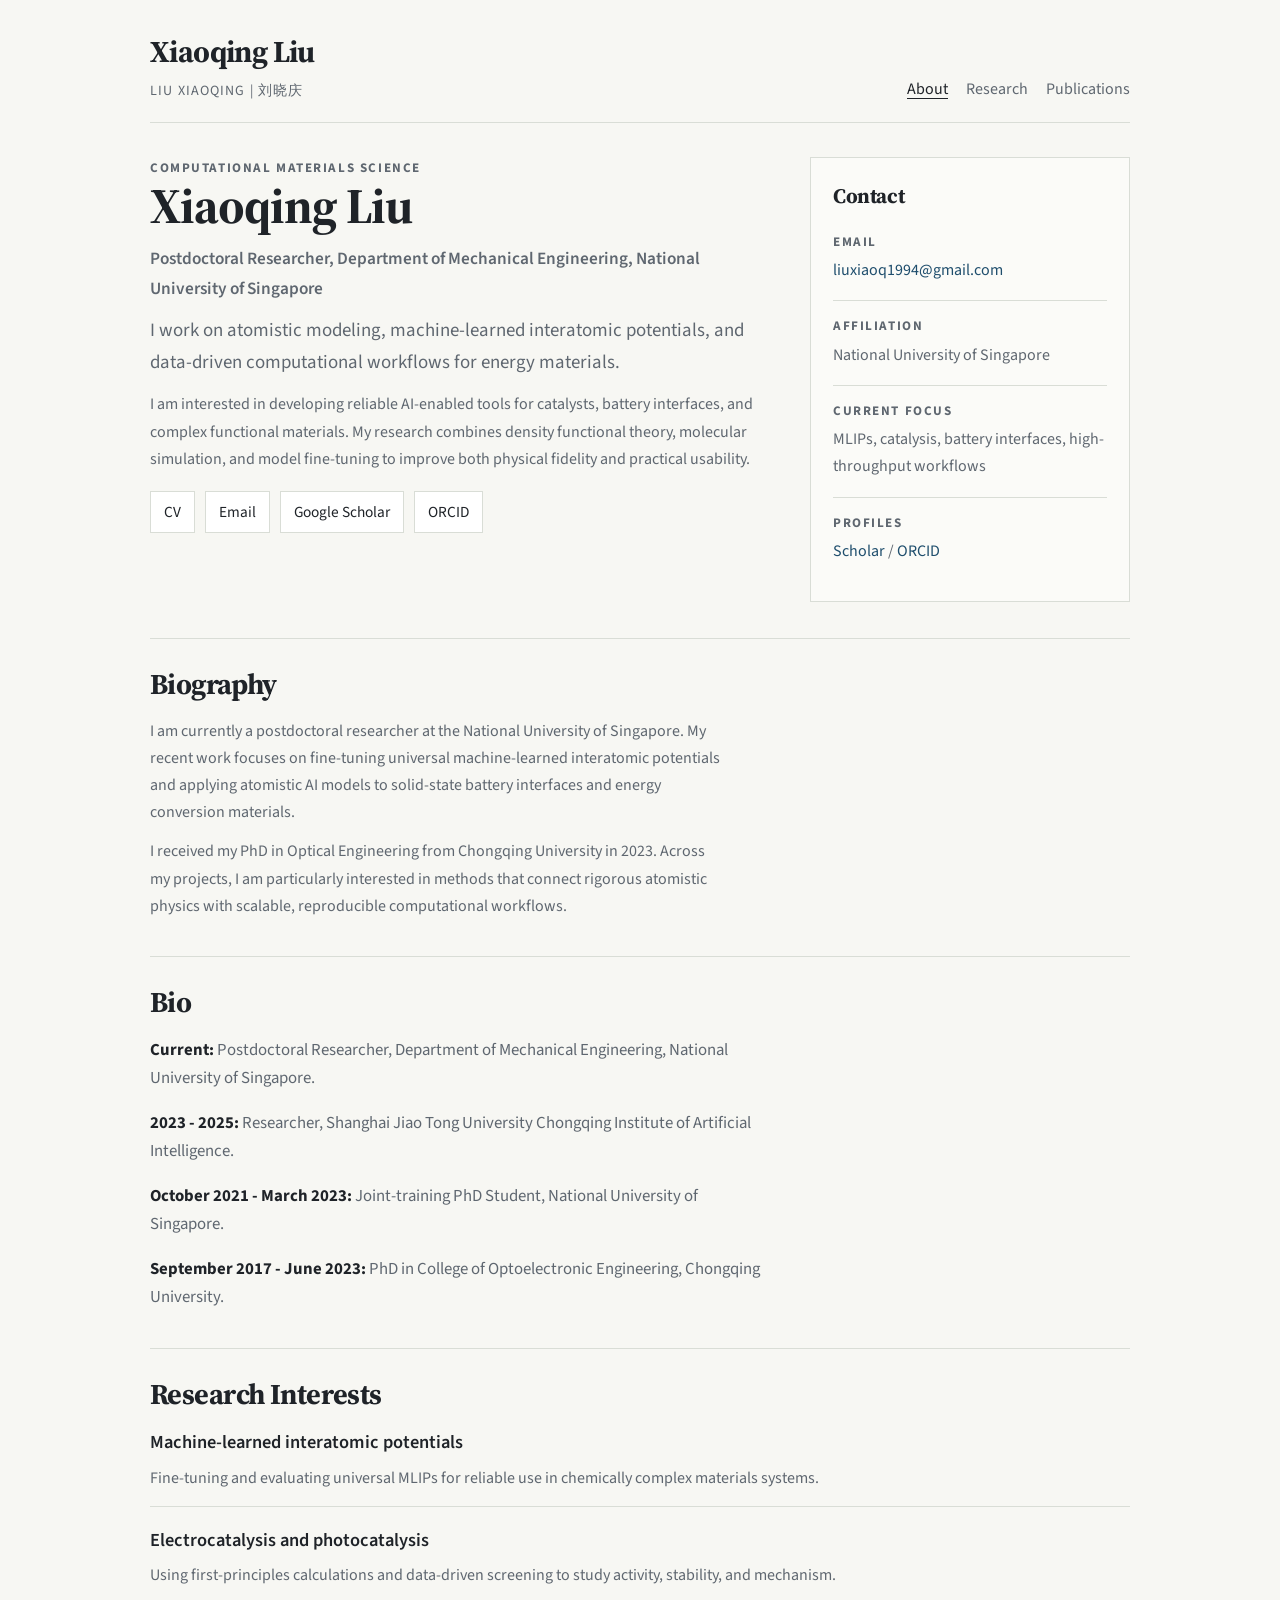
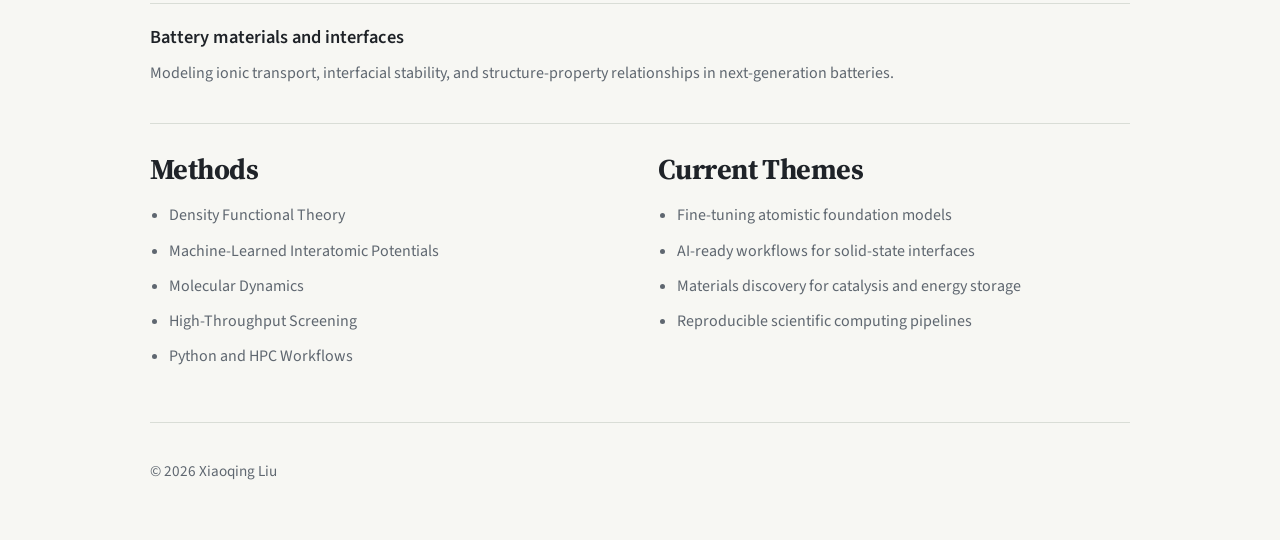
==== index.html @ 62d060ac "Add Shanghai Jiao Tong AI institute timeline entry" ====
<!DOCTYPE html>
<html lang="en">
<head>
    <meta charset="UTF-8">
    <meta name="viewport" content="width=device-width, initial-scale=1.0">
    <meta name="description" content="Academic website of Xiaoqing Liu, a computational materials scientist working on machine learning for energy materials.">
    <title>Xiaoqing Liu | Academic Homepage</title>
    <link rel="preconnect" href="https://fonts.googleapis.com">
    <link rel="preconnect" href="https://fonts.gstatic.com" crossorigin>
    <link href="https://fonts.googleapis.com/css2?family=Source+Sans+3:wght@400;500;600;700&family=Source+Serif+4:opsz,wght@8..60,400;8..60,600;8..60,700&display=swap" rel="stylesheet">
    <link rel="stylesheet" href="style.css">
</head>
<body>
    <div class="site-shell">
        <header class="site-header">
            <div class="site-header-inner">
                <a class="site-title" href="index.html">
                    <strong>Xiaoqing Liu</strong>
                    <span>LIU XIAOQING | 刘晓庆</span>
                </a>
                <nav class="site-nav" aria-label="Primary">
                    <a aria-current="page" href="index.html">About</a>
                    <a href="research.html">Research</a>
                    <a href="publications.html">Publications</a>
                </nav>
            </div>
        </header>

        <main class="site-main">
            <section class="page-intro home-intro">
                <div>
                    <p class="page-kicker">Computational Materials Science</p>
                    <h1>Xiaoqing Liu</h1>
                    <p class="page-subtitle">Postdoctoral Researcher, Department of Mechanical Engineering, National University of Singapore</p>
                    <p class="lead">I work on atomistic modeling, machine-learned interatomic potentials, and data-driven computational workflows for energy materials.</p>
                    <p>I am interested in developing reliable AI-enabled tools for catalysts, battery interfaces, and complex functional materials. My research combines density functional theory, molecular simulation, and model fine-tuning to improve both physical fidelity and practical usability.</p>
                    <div class="link-row">
                        <a class="button-link" href="assets/xiaoqing-liu-cv.html" target="_blank" rel="noopener noreferrer">CV</a>
                        <a class="button-link" href="mailto:liuxiaoq1994@gmail.com">Email</a>
                        <a class="button-link" href="https://scholar.google.com/citations?user=FOPKTMYAAAAJ&hl=zh-CN&inst=3212728378801010220" target="_blank" rel="noopener noreferrer">Google Scholar</a>
                        <a class="button-link" href="https://orcid.org/0009-0009-7844-7869" target="_blank" rel="noopener noreferrer">ORCID</a>
                    </div>
                </div>

                <aside class="side-panel">
                    <h2>Contact</h2>
                    <dl class="detail-list">
                        <div>
                            <dt>Email</dt>
                            <dd><a href="mailto:liuxiaoq1994@gmail.com">liuxiaoq1994@gmail.com</a></dd>
                        </div>
                        <div>
                            <dt>Affiliation</dt>
                            <dd>National University of Singapore</dd>
                        </div>
                        <div>
                            <dt>Current Focus</dt>
                            <dd>MLIPs, catalysis, battery interfaces, high-throughput workflows</dd>
                        </div>
                        <div>
                            <dt>Profiles</dt>
                            <dd><a href="https://scholar.google.com/citations?user=FOPKTMYAAAAJ&hl=zh-CN&inst=3212728378801010220" target="_blank" rel="noopener noreferrer">Scholar</a> / <a href="https://orcid.org/0009-0009-7844-7869" target="_blank" rel="noopener noreferrer">ORCID</a></dd>
                        </div>
                    </dl>
                </aside>
            </section>

            <section class="content-section">
                <h2>Biography</h2>
                <div class="text-block">
                    <p>I am currently a postdoctoral researcher at the National University of Singapore. My recent work focuses on fine-tuning universal machine-learned interatomic potentials and applying atomistic AI models to solid-state battery interfaces and energy conversion materials.</p>
                    <p>I received my PhD in Optical Engineering from Chongqing University in 2023. Across my projects, I am particularly interested in methods that connect rigorous atomistic physics with scalable, reproducible computational workflows.</p>
                </div>
            </section>

            <section class="content-section">
                <h2>Bio</h2>
                <div class="timeline-list">
                    <p class="timeline-item"><span class="timeline-date">Current:</span> Postdoctoral Researcher, Department of Mechanical Engineering, National University of Singapore.</p>
                    <p class="timeline-item"><span class="timeline-date">2023 - 2025:</span> Researcher, Shanghai Jiao Tong University Chongqing Institute of Artificial Intelligence.</p>
                    <p class="timeline-item"><span class="timeline-date">October 2021 - March 2023:</span> Joint-training PhD Student, National University of Singapore.</p>
                    <p class="timeline-item"><span class="timeline-date">September 2017 - June 2023:</span> PhD in College of Optoelectronic Engineering, Chongqing University.</p>
                </div>
            </section>

            <section class="content-section">
                <h2>Research Interests</h2>
                <div class="feature-list">
                    <article class="feature-item">
                        <h3>Machine-learned interatomic potentials</h3>
                        <p>Fine-tuning and evaluating universal MLIPs for reliable use in chemically complex materials systems.</p>
                    </article>
                    <article class="feature-item">
                        <h3>Electrocatalysis and photocatalysis</h3>
                        <p>Using first-principles calculations and data-driven screening to study activity, stability, and mechanism.</p>
                    </article>
                    <article class="feature-item">
                        <h3>Battery materials and interfaces</h3>
                        <p>Modeling ionic transport, interfacial stability, and structure-property relationships in next-generation batteries.</p>
                    </article>
                </div>
            </section>

            <section class="content-section two-column">
                <div>
                    <h2>Methods</h2>
                    <ul class="plain-list">
                        <li>Density Functional Theory</li>
                        <li>Machine-Learned Interatomic Potentials</li>
                        <li>Molecular Dynamics</li>
                        <li>High-Throughput Screening</li>
                        <li>Python and HPC Workflows</li>
                    </ul>
                </div>
                <div>
                    <h2>Current Themes</h2>
                    <ul class="plain-list">
                        <li>Fine-tuning atomistic foundation models</li>
                        <li>AI-ready workflows for solid-state interfaces</li>
                        <li>Materials discovery for catalysis and energy storage</li>
                        <li>Reproducible scientific computing pipelines</li>
                    </ul>
                </div>
            </section>
        </main>

        <footer class="site-footer">
            <p>&copy; 2026 Xiaoqing Liu</p>
        </footer>
    </div>
</body>
</html>
---- style.css ----
:root {
    --bg: #f7f7f3;
    --paper: #ffffff;
    --paper-soft: #fbfbf8;
    --text: #1f2328;
    --muted: #5f6770;
    --line: #d9ddd6;
    --accent: #1f4e6d;
    --accent-soft: #eef4f8;
    --max-width: 980px;
}

* {
    box-sizing: border-box;
}

html {
    scroll-behavior: smooth;
}

body {
    margin: 0;
    background: var(--bg);
    color: var(--text);
    font-family: "Source Sans 3", "Segoe UI", sans-serif;
    line-height: 1.7;
}

a {
    color: var(--accent);
    text-decoration: none;
}

a:hover {
    text-decoration: underline;
}

code {
    font-family: "Cascadia Code", "Consolas", monospace;
    font-size: 0.92em;
}

.site-shell {
    width: min(calc(100% - 40px), var(--max-width));
    margin: 0 auto;
}

.site-header {
    padding: 26px 0 18px;
    border-bottom: 1px solid var(--line);
}

.site-header-inner {
    display: flex;
    align-items: flex-end;
    justify-content: space-between;
    gap: 24px;
}

.site-title {
    display: inline-flex;
    flex-direction: column;
    gap: 2px;
    color: var(--text);
}

.site-title strong {
    font-family: "Source Serif 4", Georgia, serif;
    font-size: 1.9rem;
    font-weight: 700;
    letter-spacing: -0.02em;
}

.site-title span {
    color: var(--muted);
    font-size: 0.88rem;
    letter-spacing: 0.08em;
}

.site-nav {
    display: flex;
    flex-wrap: wrap;
    gap: 18px;
}

.site-nav a {
    color: var(--muted);
    font-size: 1rem;
}

.site-nav a[aria-current="page"] {
    color: var(--text);
    text-decoration: underline;
    text-underline-offset: 0.25em;
}

.site-main {
    padding: 34px 0 52px;
}

.page-intro h1,
.content-section h2,
.research-entry h2,
.publication-title,
.side-panel h2 {
    margin: 0;
    font-family: "Source Serif 4", Georgia, serif;
    font-weight: 700;
    letter-spacing: -0.02em;
}

.page-intro h1 {
    font-size: clamp(2.1rem, 4vw, 3.1rem);
    line-height: 1.12;
    margin-bottom: 10px;
}

.page-kicker,
.entry-number,
.publication-year,
.detail-list dt {
    margin: 0 0 10px;
    color: var(--muted);
    font-size: 0.82rem;
    font-weight: 700;
    letter-spacing: 0.12em;
    text-transform: uppercase;
}

.page-subtitle,
.lead {
    color: var(--text);
}

.page-subtitle {
    margin: 0 0 10px;
    font-size: 1.08rem;
    font-weight: 600;
}

.lead {
    margin: 0 0 10px;
    font-size: 1.18rem;
}

.page-intro p,
.content-section p,
.feature-item p,
.research-entry p,
.publication-authors,
.publication-meta,
.note,
.detail-list dd {
    margin: 0;
    color: var(--muted);
}

.page-intro p + p,
.text-block p + p,
.content-section p + p {
    margin-top: 12px;
}

.home-intro {
    display: grid;
    grid-template-columns: minmax(0, 1.55fr) minmax(260px, 320px);
    gap: 46px;
    align-items: start;
}

.side-panel {
    padding: 20px 22px;
    border: 1px solid var(--line);
    background: var(--paper-soft);
}

.side-panel h2 {
    font-size: 1.3rem;
    margin-bottom: 18px;
}

.detail-list {
    display: grid;
    gap: 16px;
}

.detail-list div {
    padding-top: 14px;
    border-top: 1px solid var(--line);
}

.detail-list div:first-child {
    padding-top: 0;
    border-top: 0;
}

.detail-list dt {
    margin-bottom: 4px;
}

.link-row {
    display: flex;
    flex-wrap: wrap;
    gap: 10px;
    margin-top: 18px;
}

.button-link {
    display: inline-flex;
    align-items: center;
    justify-content: center;
    min-height: 38px;
    padding: 7px 13px;
    border: 1px solid var(--line);
    background: var(--paper);
    color: var(--text);
    font-size: 0.96rem;
}

.button-link:hover {
    background: var(--accent-soft);
    text-decoration: none;
}

.content-section {
    margin-top: 36px;
    padding-top: 28px;
    border-top: 1px solid var(--line);
}

.content-section h2 {
    margin-bottom: 16px;
    font-size: 1.8rem;
    line-height: 1.2;
}

.text-block {
    max-width: 72ch;
}

.timeline-list {
    max-width: 78ch;
}

.timeline-item {
    font-size: 1.05rem;
}

.timeline-item + .timeline-item {
    margin-top: 16px;
}

.timeline-date {
    color: var(--text);
    font-weight: 700;
}

.feature-list {
    display: grid;
    gap: 18px;
}

.feature-item {
    padding-bottom: 14px;
    border-bottom: 1px solid var(--line);
}

.feature-item:last-child {
    padding-bottom: 0;
    border-bottom: 0;
}

.feature-item h3 {
    margin: 0 0 6px;
    font-size: 1.15rem;
    font-weight: 600;
    color: var(--text);
}

.two-column {
    display: grid;
    grid-template-columns: repeat(2, minmax(0, 1fr));
    gap: 36px;
}

.plain-list {
    margin: 0;
    padding-left: 1.2rem;
    color: var(--muted);
}

.plain-list li + li {
    margin-top: 8px;
}

.research-list {
    display: grid;
    gap: 0;
}

.research-entry {
    padding: 26px 0;
    border-top: 1px solid var(--line);
}

.research-entry:first-child {
    padding-top: 0;
    border-top: 0;
}

.research-entry h2 {
    margin-bottom: 10px;
    font-size: 1.6rem;
    line-height: 1.25;
}

.entry-number {
    margin-bottom: 8px;
}

.entry-meta {
    margin-top: 10px;
}

.publication-groups {
    display: grid;
    gap: 28px;
}

.publication-year-group {
    padding-top: 6px;
}

.publication-year {
    margin-bottom: 14px;
    color: var(--accent);
}

.publication-list {
    margin: 0;
    padding-left: 1.35rem;
}

.publication-item {
    margin: 0;
}

.publication-item + .publication-item {
    margin-top: 18px;
}

.publication-item::marker {
    color: var(--accent);
}

.publication-title {
    margin-bottom: 4px;
    font-size: 1.12rem;
    line-height: 1.4;
}

.publication-authors {
    margin-bottom: 2px;
}

.publication-meta {
    font-size: 0.97rem;
}

.note {
    margin-top: 12px;
    font-size: 0.95rem;
}

.site-footer {
    padding: 20px 0 40px;
    border-top: 1px solid var(--line);
    color: var(--muted);
    font-size: 0.95rem;
}

@media (max-width: 800px) {
    .home-intro,
    .two-column,
    .site-header-inner {
        grid-template-columns: 1fr;
        display: grid;
    }

    .site-header-inner {
        align-items: start;
    }
}

@media (max-width: 640px) {
    .site-shell {
        width: min(calc(100% - 24px), var(--max-width));
    }

    .site-header {
        padding-top: 18px;
    }

    .site-nav {
        gap: 12px;
    }

    .site-title strong {
        font-size: 1.6rem;
    }

    .site-main {
        padding-top: 28px;
    }
}
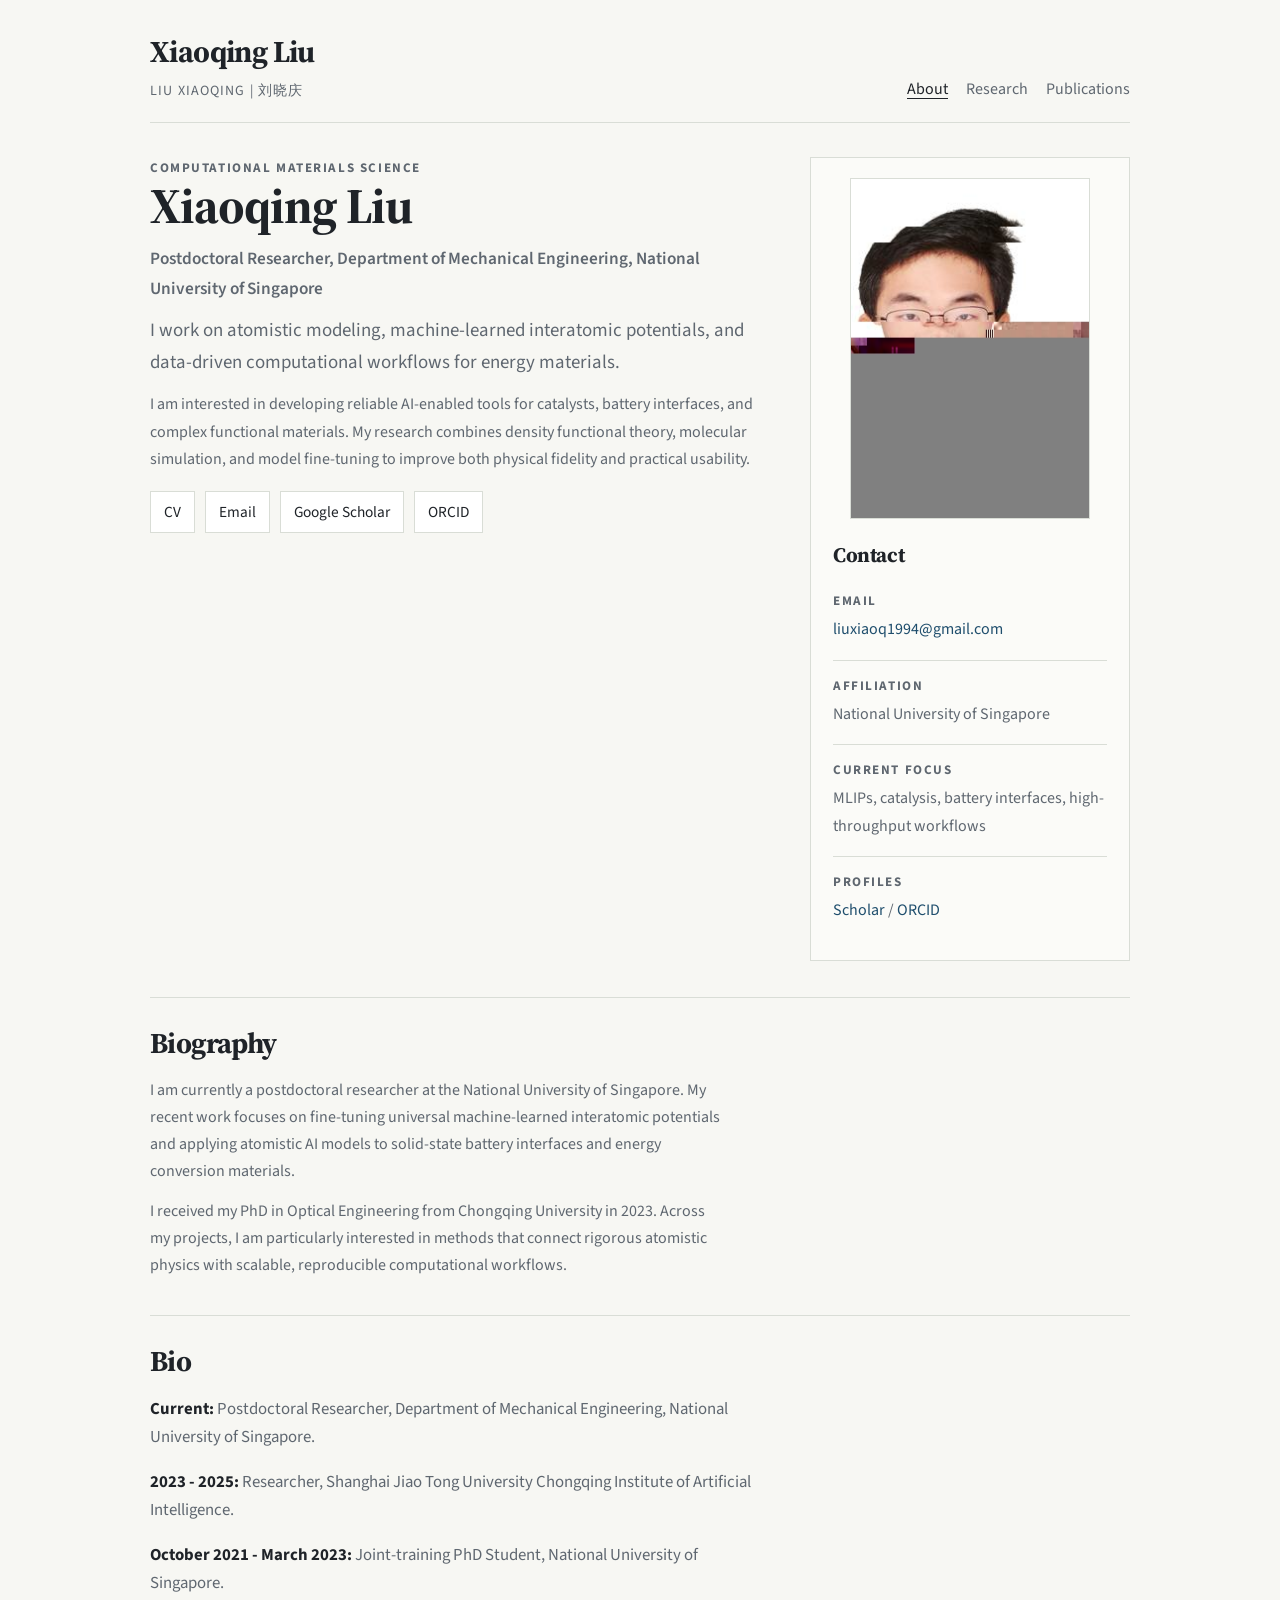
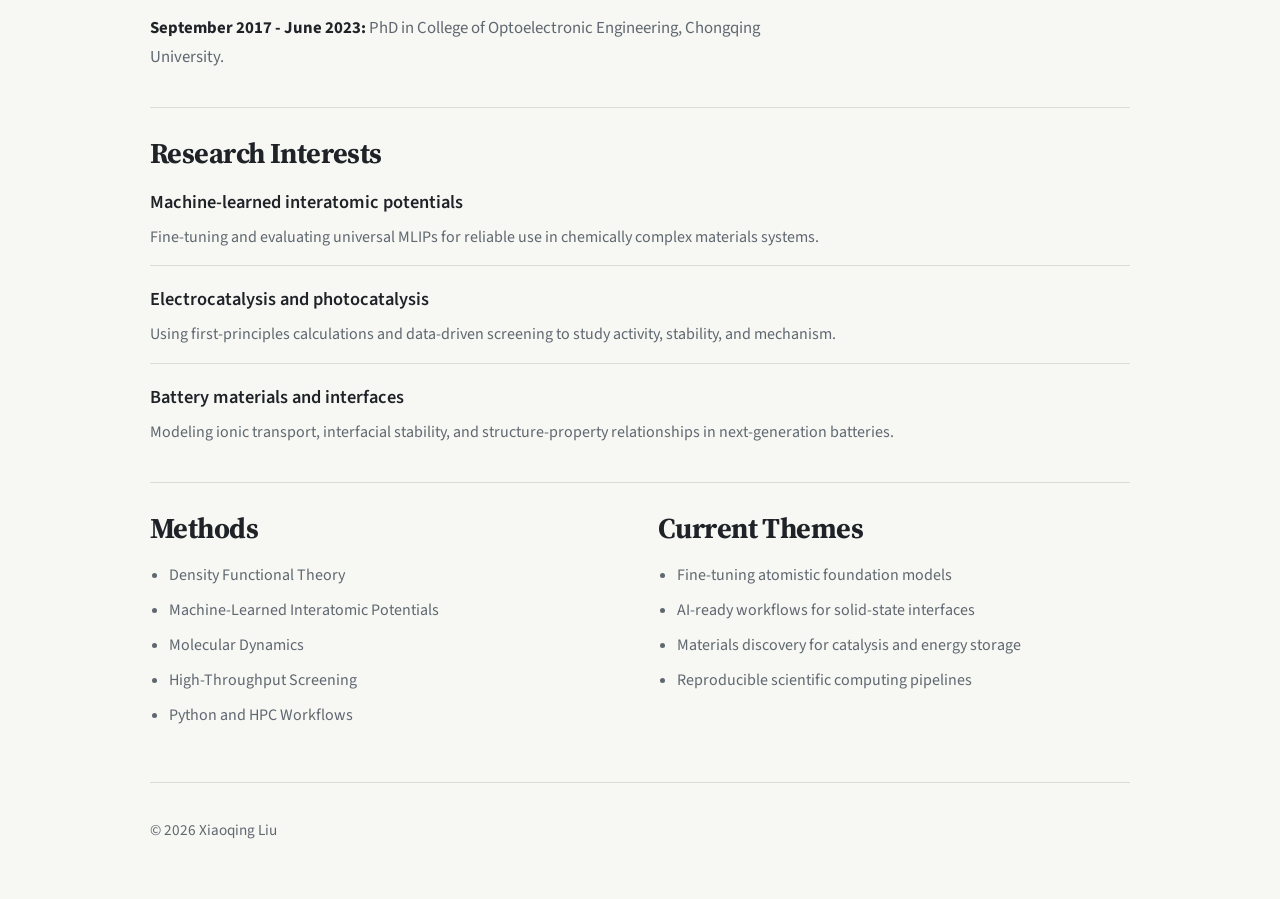
==== commit f23a8a07: "Add portrait photo to homepage" ====
--- a/index.html
+++ b/index.html
@@ -43,6 +43,9 @@
                 </div>
 
                 <aside class="side-panel">
+                    <figure class="profile-figure">
+                        <img class="profile-photo" src="[data-uri]" alt="Portrait of Xiaoqing Liu">
+                    </figure>
                     <h2>Contact</h2>
                     <dl class="detail-list">
                         <div>
--- a/style.css
+++ b/style.css
@@ -174,6 +174,19 @@
     background: var(--paper-soft);
 }
 
+.profile-figure {
+    margin: 0 0 18px;
+}
+
+.profile-photo {
+    display: block;
+    width: 100%;
+    max-width: 240px;
+    margin: 0 auto;
+    border: 1px solid var(--line);
+    background: var(--paper);
+}
+
 .side-panel h2 {
     font-size: 1.3rem;
     margin-bottom: 18px;
@@ -412,4 +425,4 @@
     .site-main {
         padding-top: 28px;
     }
-}
+}
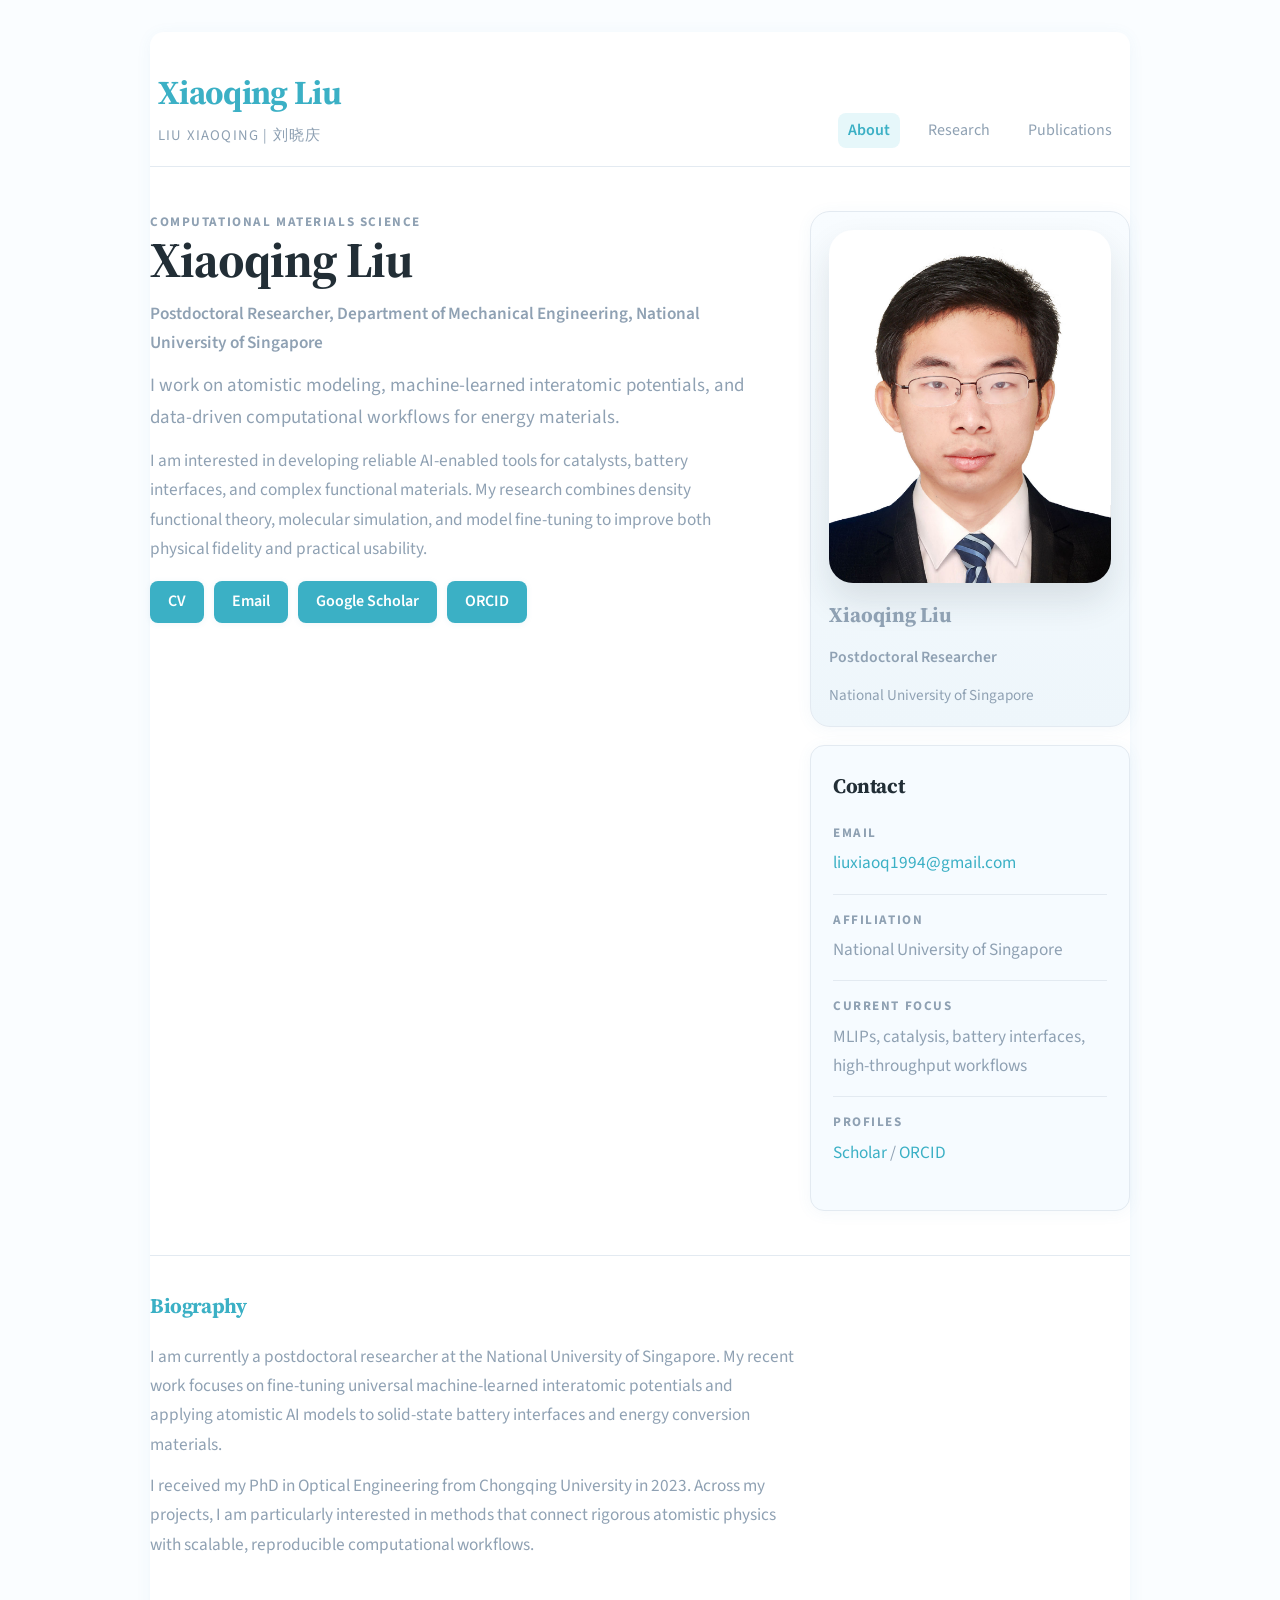
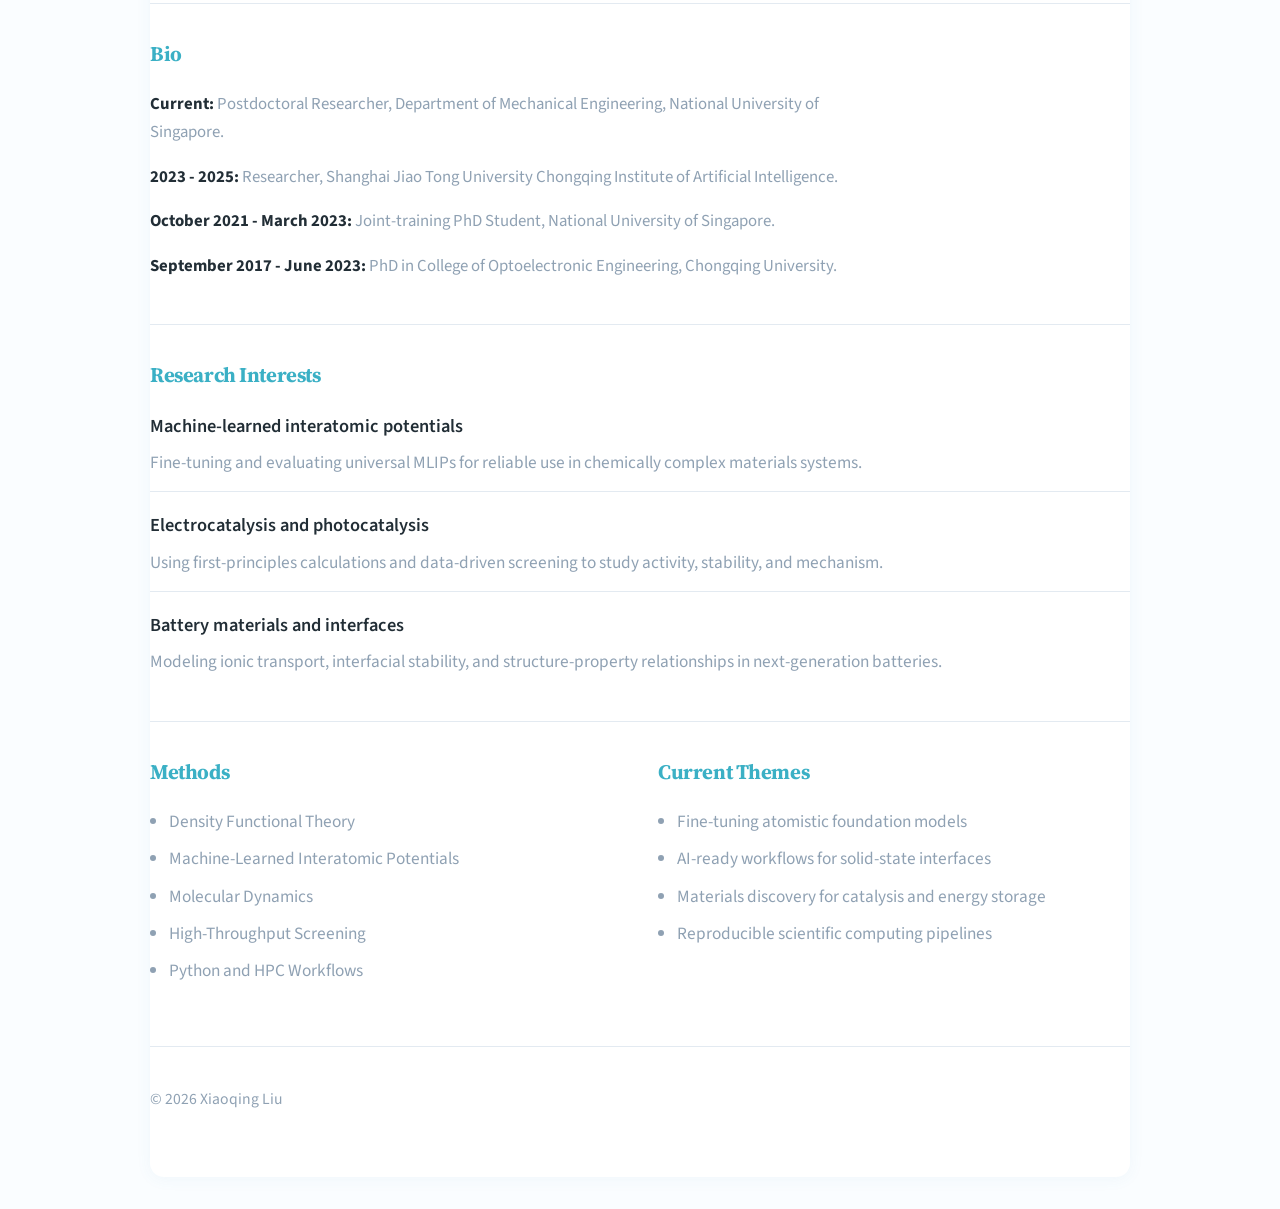
==== commit bf10f1e9: "Refine homepage portrait layout" ====
--- a/index.html
+++ b/index.html
@@ -42,12 +42,20 @@
                     </div>
                 </div>
 
-                <aside class="side-panel">
-                    <figure class="profile-figure">
-                        <img class="profile-photo" src="[data-uri]" alt="Portrait of Xiaoqing Liu">
-                    </figure>
-                    <h2>Contact</h2>
-                    <dl class="detail-list">
+                <aside class="hero-aside">
+                    <section class="portrait-panel">
+                        <figure class="profile-figure">
+                            <img class="profile-photo" src="assets/xiaoqing-liu-portrait.jpg" alt="Portrait of Xiaoqing Liu">
+                        </figure>
+                        <div class="portrait-caption">
+                            <p class="portrait-name">Xiaoqing Liu</p>
+                            <p class="portrait-role">Postdoctoral Researcher</p>
+                            <p class="portrait-affiliation">National University of Singapore</p>
+                        </div>
+                    </section>
+                    <section class="side-panel contact-panel">
+                        <h2>Contact</h2>
+                        <dl class="detail-list">
                         <div>
                             <dt>Email</dt>
                             <dd><a href="mailto:liuxiaoq1994@gmail.com">liuxiaoq1994@gmail.com</a></dd>
@@ -64,7 +72,8 @@
                             <dt>Profiles</dt>
                             <dd><a href="https://scholar.google.com/citations?user=FOPKTMYAAAAJ&hl=zh-CN&inst=3212728378801010220" target="_blank" rel="noopener noreferrer">Scholar</a> / <a href="https://orcid.org/0009-0009-7844-7869" target="_blank" rel="noopener noreferrer">ORCID</a></dd>
                         </div>
-                    </dl>
+                        </dl>
+                    </section>
                 </aside>
             </section>
 
--- a/style.css
+++ b/style.css
@@ -1,13 +1,15 @@
 :root {
-    --bg: #f7f7f3;
+    --bg: #fafdff;
     --paper: #ffffff;
-    --paper-soft: #fbfbf8;
-    --text: #1f2328;
-    --muted: #5f6770;
-    --line: #d9ddd6;
-    --accent: #1f4e6d;
-    --accent-soft: #eef4f8;
+    --paper-soft: #f6fbff;
+    --text: #222e36;
+    --muted: #8fa1b3;
+    --line: #e3eaf1;
+    --accent: #3bb0c5;
+    --accent-soft: #e6f7fa;
     --max-width: 980px;
+    --radius: 14px;
+    --shadow: 0 2px 16px 0 rgba(60,140,180,0.06);
 }
 
 * {
@@ -24,6 +26,7 @@
     color: var(--text);
     font-family: "Source Sans 3", "Segoe UI", sans-serif;
     line-height: 1.7;
+    font-size: 1.08rem;
 }
 
 a {
@@ -43,11 +46,20 @@
 .site-shell {
     width: min(calc(100% - 40px), var(--max-width));
     margin: 0 auto;
+    background: var(--paper);
+    border-radius: var(--radius);
+    box-shadow: var(--shadow);
+    margin-top: 32px;
+    margin-bottom: 32px;
+    padding-bottom: 8px;
 }
 
 .site-header {
-    padding: 26px 0 18px;
+    padding: 32px 0 18px;
     border-bottom: 1px solid var(--line);
+    background: transparent;
+    border-top-left-radius: var(--radius);
+    border-top-right-radius: var(--radius);
 }
 
 .site-header-inner {
@@ -55,6 +67,8 @@
     align-items: flex-end;
     justify-content: space-between;
     gap: 24px;
+    padding-left: 8px;
+    padding-right: 8px;
 }
 
 .site-title {
@@ -66,14 +80,15 @@
 
 .site-title strong {
     font-family: "Source Serif 4", Georgia, serif;
-    font-size: 1.9rem;
+    font-size: 2.1rem;
     font-weight: 700;
     letter-spacing: -0.02em;
+    color: var(--accent);
 }
 
 .site-title span {
     color: var(--muted);
-    font-size: 0.88rem;
+    font-size: 0.92rem;
     letter-spacing: 0.08em;
 }
 
@@ -86,16 +101,20 @@
 .site-nav a {
     color: var(--muted);
     font-size: 1rem;
+    border-radius: 8px;
+    padding: 4px 10px;
+    transition: background 0.18s;
 }
 
 .site-nav a[aria-current="page"] {
-    color: var(--text);
-    text-decoration: underline;
-    text-underline-offset: 0.25em;
+    color: var(--accent);
+    background: var(--accent-soft);
+    text-decoration: none;
+    font-weight: 600;
 }
 
 .site-main {
-    padding: 34px 0 52px;
+    padding: 44px 0 60px;
 }
 
 .page-intro h1,
@@ -168,23 +187,72 @@
     align-items: start;
 }
 
+.hero-aside {
+    display: grid;
+    gap: 18px;
+}
+
+.portrait-panel {
+    padding: 18px;
+    border: 1px solid var(--line);
+    background: linear-gradient(180deg, #f8fcff 0%, #eef6fb 100%);
+    border-radius: calc(var(--radius) + 6px);
+    box-shadow: var(--shadow);
+}
+
 .side-panel {
-    padding: 20px 22px;
+    padding: 26px 22px;
     border: 1px solid var(--line);
     background: var(--paper-soft);
+    border-radius: var(--radius);
+    box-shadow: var(--shadow);
 }
 
 .profile-figure {
-    margin: 0 0 18px;
+    margin: 0;
+    aspect-ratio: 4 / 5;
+    border-radius: 24px;
+    background: #ffffff url("assets/xiaoqing-liu-portrait.jpg") center 18% / cover no-repeat;
+    box-shadow: 0 18px 34px rgba(34, 46, 54, 0.12);
+    overflow: hidden;
 }
 
 .profile-photo {
-    display: block;
-    width: 100%;
-    max-width: 240px;
-    margin: 0 auto;
-    border: 1px solid var(--line);
-    background: var(--paper);
+    display: none;
+}
+
+.portrait-caption {
+    margin-top: 14px;
+}
+
+.portrait-name,
+.portrait-role,
+.portrait-affiliation {
+    margin: 0;
+}
+
+.portrait-name {
+    font-family: "Source Serif 4", Georgia, serif;
+    font-size: 1.3rem;
+    font-weight: 700;
+    color: var(--text);
+}
+
+.portrait-role {
+    margin-top: 4px;
+    font-size: 0.98rem;
+    font-weight: 600;
+    color: var(--accent);
+}
+
+.portrait-affiliation {
+    margin-top: 4px;
+    font-size: 0.95rem;
+    color: var(--muted);
+}
+
+.contact-panel {
+    padding-top: 22px;
 }
 
 .side-panel h2 {
@@ -223,28 +291,34 @@
     align-items: center;
     justify-content: center;
     min-height: 38px;
-    padding: 7px 13px;
-    border: 1px solid var(--line);
-    background: var(--paper);
-    color: var(--text);
-    font-size: 0.96rem;
+    padding: 7px 18px;
+    border: none;
+    background: var(--accent);
+    color: #fff;
+    font-size: 1rem;
+    border-radius: 8px;
+    font-weight: 600;
+    box-shadow: 0 1px 6px 0 rgba(60,140,180,0.08);
+    transition: background 0.18s, box-shadow 0.18s;
 }
 
 .button-link:hover {
-    background: var(--accent-soft);
+    background: #2a8fa3;
     text-decoration: none;
+    box-shadow: 0 2px 12px 0 rgba(60,140,180,0.13);
 }
 
 .content-section {
-    margin-top: 36px;
-    padding-top: 28px;
+    margin-top: 44px;
+    padding-top: 32px;
     border-top: 1px solid var(--line);
 }
 
 .content-section h2 {
     margin-bottom: 16px;
-    font-size: 1.8rem;
-    line-height: 1.2;
+    font-size: 1.3rem;
+    margin-bottom: 18px;
+    color: var(--accent);
 }
 
 .text-block {
@@ -312,7 +386,7 @@
 }
 
 .research-entry {
-    padding: 26px 0;
+    padding: 32px 0;
     border-top: 1px solid var(--line);
 }
 
@@ -325,6 +399,7 @@
     margin-bottom: 10px;
     font-size: 1.6rem;
     line-height: 1.25;
+    color: var(--accent);
 }
 
 .entry-number {
@@ -347,6 +422,7 @@
 .publication-year {
     margin-bottom: 14px;
     color: var(--accent);
+    font-weight: 600;
 }
 
 .publication-list {
@@ -368,8 +444,9 @@
 
 .publication-title {
     margin-bottom: 4px;
-    font-size: 1.12rem;
+    font-size: 1.16rem;
     line-height: 1.4;
+    color: var(--text);
 }
 
 .publication-authors {
@@ -386,10 +463,12 @@
 }
 
 .site-footer {
-    padding: 20px 0 40px;
+    padding: 24px 0 40px;
     border-top: 1px solid var(--line);
     color: var(--muted);
-    font-size: 0.95rem;
+    font-size: 0.98rem;
+    border-bottom-left-radius: var(--radius);
+    border-bottom-right-radius: var(--radius);
 }
 
 @media (max-width: 800px) {
@@ -425,4 +504,4 @@
     .site-main {
         padding-top: 28px;
     }
-}+}
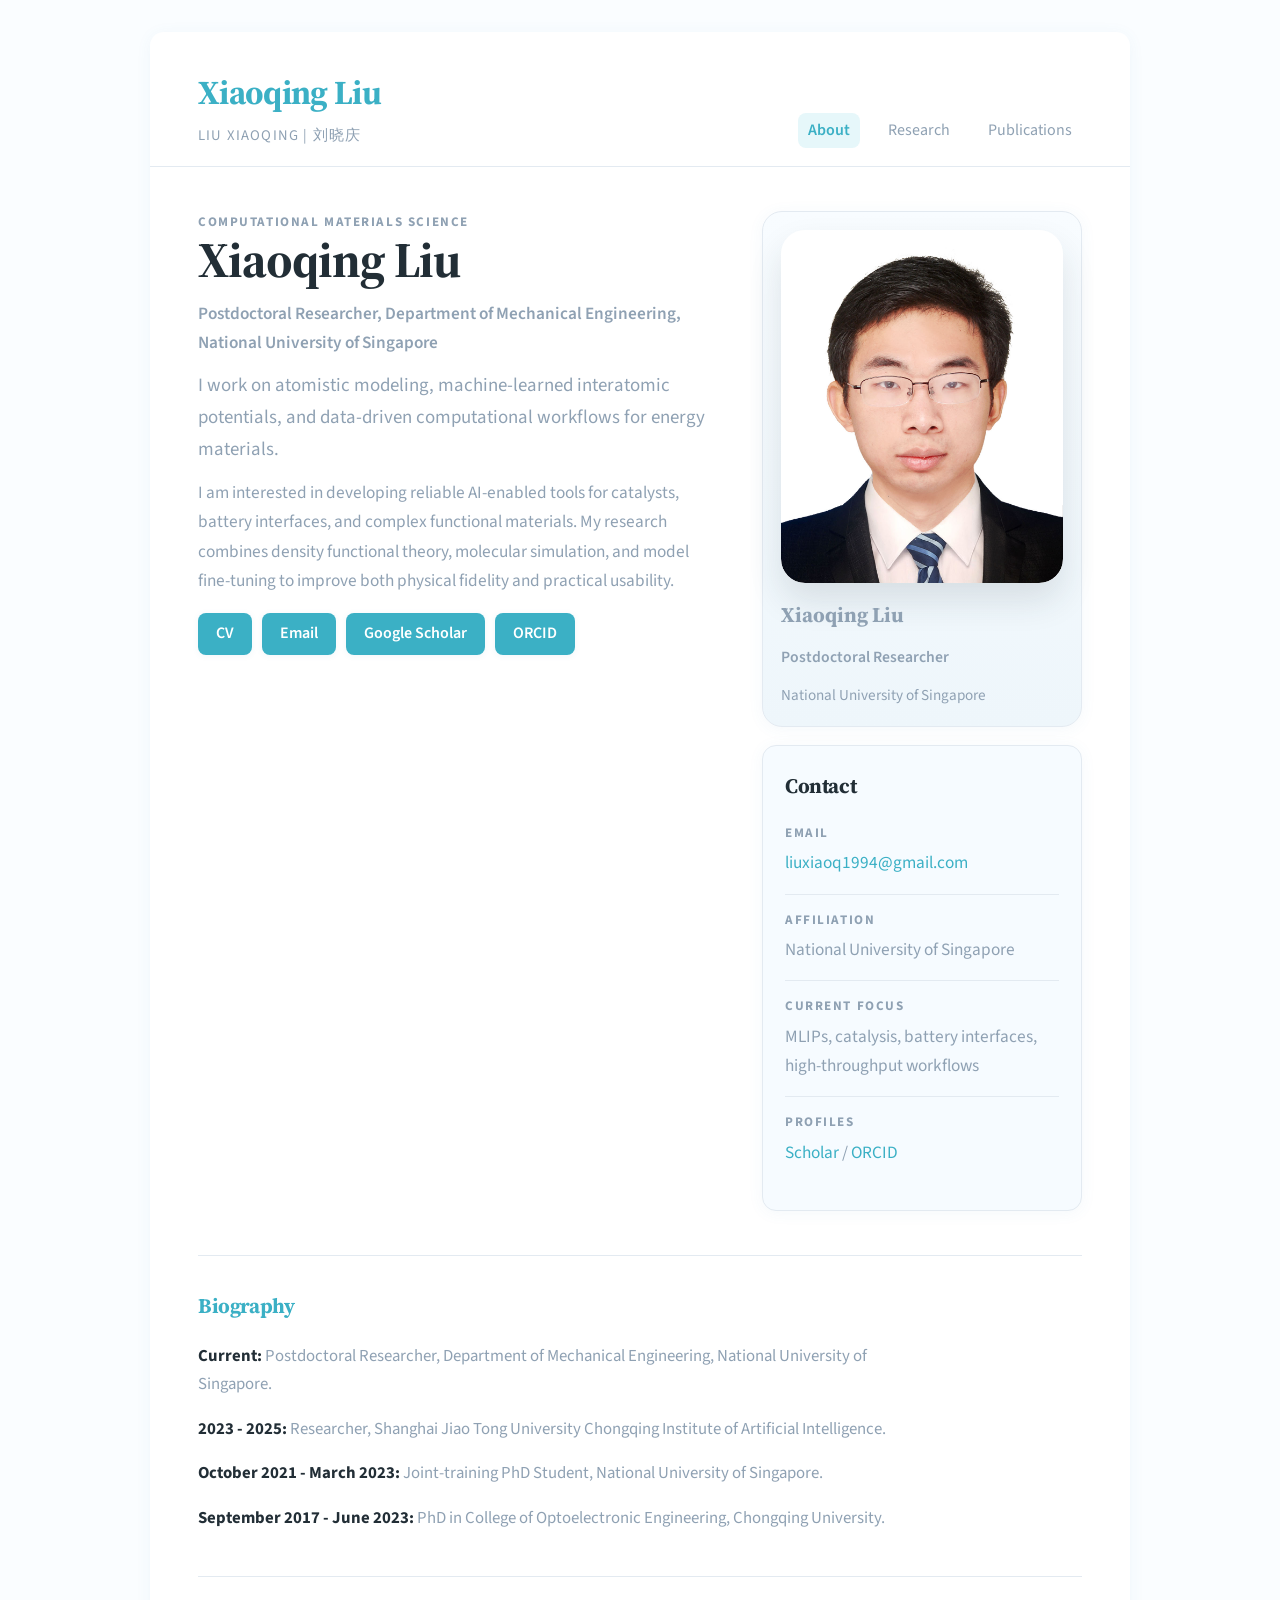
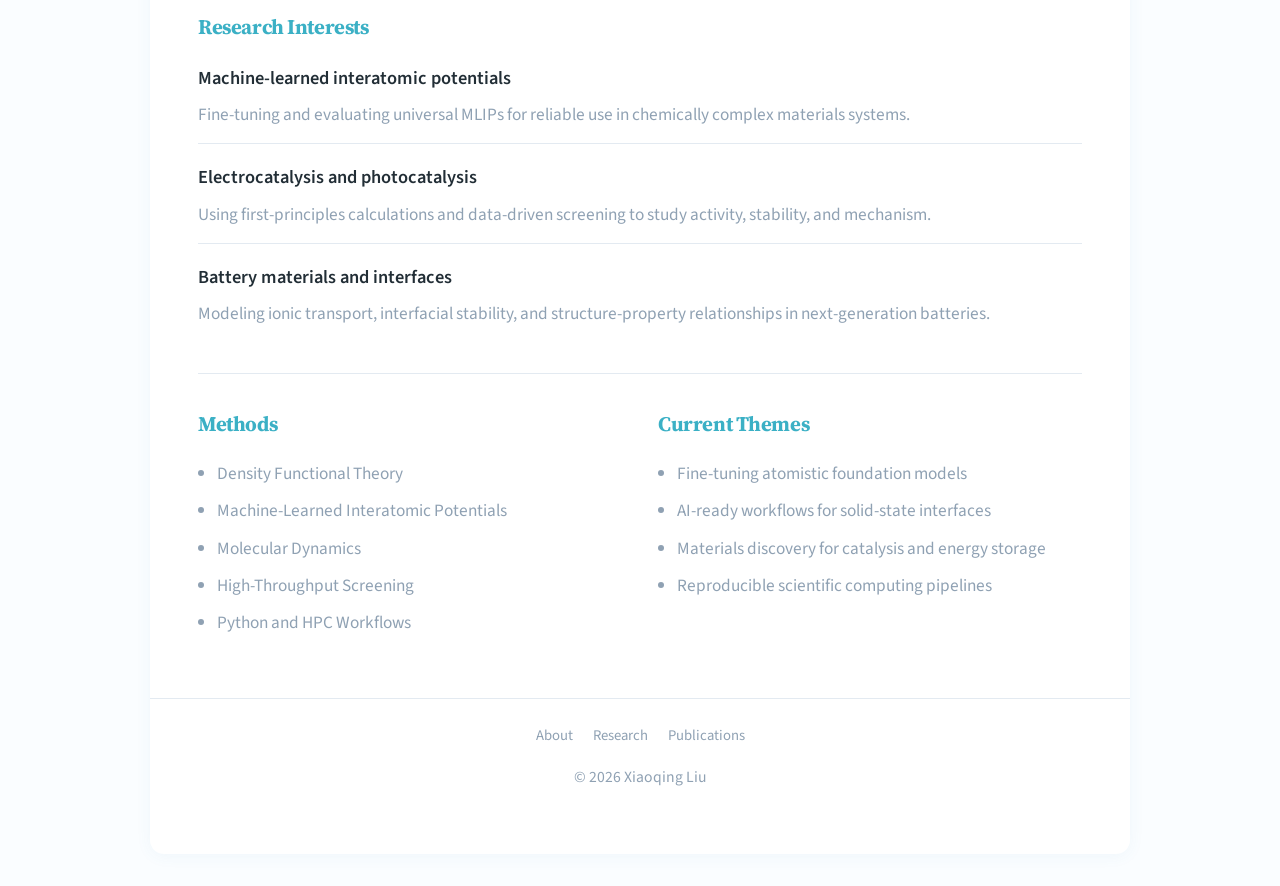
==== commit 3f6ebf4e: "Improve site: accessibility, layout, SEO, and content cleanup - Merge redundant Biography/Bio sectio" ====
--- a/index.html
+++ b/index.html
@@ -4,6 +4,12 @@
     <meta charset="UTF-8">
     <meta name="viewport" content="width=device-width, initial-scale=1.0">
     <meta name="description" content="Academic website of Xiaoqing Liu, a computational materials scientist working on machine learning for energy materials.">
+    <link rel="icon" href="assets/favicon.svg" type="image/svg+xml">
+    <meta property="og:type" content="website">
+    <meta property="og:title" content="Xiaoqing Liu | Academic Homepage">
+    <meta property="og:description" content="Academic website of Xiaoqing Liu, a computational materials scientist working on machine learning for energy materials.">
+    <meta property="og:url" content="https://shiqiaol.github.io/">
+    <meta property="og:image" content="https://shiqiaol.github.io/assets/xiaoqing-liu-portrait.jpg">
     <title>Xiaoqing Liu | Academic Homepage</title>
     <link rel="preconnect" href="https://fonts.googleapis.com">
     <link rel="preconnect" href="https://fonts.gstatic.com" crossorigin>
@@ -37,7 +43,7 @@
                     <div class="link-row">
                         <a class="button-link" href="assets/xiaoqing-liu-cv.html" target="_blank" rel="noopener noreferrer">CV</a>
                         <a class="button-link" href="mailto:liuxiaoq1994@gmail.com">Email</a>
-                        <a class="button-link" href="https://scholar.google.com/citations?user=FOPKTMYAAAAJ&hl=zh-CN&inst=3212728378801010220" target="_blank" rel="noopener noreferrer">Google Scholar</a>
+                        <a class="button-link" href="https://scholar.google.com/citations?user=FOPKTMYAAAAJ&hl=en&inst=3212728378801010220" target="_blank" rel="noopener noreferrer">Google Scholar</a>
                         <a class="button-link" href="https://orcid.org/0009-0009-7844-7869" target="_blank" rel="noopener noreferrer">ORCID</a>
                     </div>
                 </div>
@@ -70,7 +76,7 @@
                         </div>
                         <div>
                             <dt>Profiles</dt>
-                            <dd><a href="https://scholar.google.com/citations?user=FOPKTMYAAAAJ&hl=zh-CN&inst=3212728378801010220" target="_blank" rel="noopener noreferrer">Scholar</a> / <a href="https://orcid.org/0009-0009-7844-7869" target="_blank" rel="noopener noreferrer">ORCID</a></dd>
+                            <dd><a href="https://scholar.google.com/citations?user=FOPKTMYAAAAJ&hl=en&inst=3212728378801010220" target="_blank" rel="noopener noreferrer">Scholar</a> / <a href="https://orcid.org/0009-0009-7844-7869" target="_blank" rel="noopener noreferrer">ORCID</a></dd>
                         </div>
                         </dl>
                     </section>
@@ -79,14 +85,6 @@
 
             <section class="content-section">
                 <h2>Biography</h2>
-                <div class="text-block">
-                    <p>I am currently a postdoctoral researcher at the National University of Singapore. My recent work focuses on fine-tuning universal machine-learned interatomic potentials and applying atomistic AI models to solid-state battery interfaces and energy conversion materials.</p>
-                    <p>I received my PhD in Optical Engineering from Chongqing University in 2023. Across my projects, I am particularly interested in methods that connect rigorous atomistic physics with scalable, reproducible computational workflows.</p>
-                </div>
-            </section>
-
-            <section class="content-section">
-                <h2>Bio</h2>
                 <div class="timeline-list">
                     <p class="timeline-item"><span class="timeline-date">Current:</span> Postdoctoral Researcher, Department of Mechanical Engineering, National University of Singapore.</p>
                     <p class="timeline-item"><span class="timeline-date">2023 - 2025:</span> Researcher, Shanghai Jiao Tong University Chongqing Institute of Artificial Intelligence.</p>
@@ -137,6 +135,11 @@
         </main>
 
         <footer class="site-footer">
+            <nav class="footer-nav" aria-label="Footer">
+                <a href="index.html">About</a>
+                <a href="research.html">Research</a>
+                <a href="publications.html">Publications</a>
+            </nav>
             <p>&copy; 2026 Xiaoqing Liu</p>
         </footer>
     </div>
--- a/style.css
+++ b/style.css
@@ -10,6 +10,7 @@
     --max-width: 980px;
     --radius: 14px;
     --shadow: 0 2px 16px 0 rgba(60,140,180,0.06);
+    --pad-x: clamp(24px, 4vw, 48px);
 }
 
 * {
@@ -67,8 +68,8 @@
     align-items: flex-end;
     justify-content: space-between;
     gap: 24px;
-    padding-left: 8px;
-    padding-right: 8px;
+    padding-left: var(--pad-x);
+    padding-right: var(--pad-x);
 }
 
 .site-title {
@@ -114,7 +115,7 @@
 }
 
 .site-main {
-    padding: 44px 0 60px;
+    padding: 44px var(--pad-x) 60px;
 }
 
 .page-intro h1,
@@ -212,13 +213,18 @@
     margin: 0;
     aspect-ratio: 4 / 5;
     border-radius: 24px;
-    background: #ffffff url("assets/xiaoqing-liu-portrait.jpg") center 18% / cover no-repeat;
+    background: #ffffff;
     box-shadow: 0 18px 34px rgba(34, 46, 54, 0.12);
     overflow: hidden;
 }
 
 .profile-photo {
-    display: none;
+    display: block;
+    width: 100%;
+    height: 100%;
+    object-fit: cover;
+    object-position: center 18%;
+    border-radius: 24px;
 }
 
 .portrait-caption {
@@ -315,7 +321,6 @@
 }
 
 .content-section h2 {
-    margin-bottom: 16px;
     font-size: 1.3rem;
     margin-bottom: 18px;
     color: var(--accent);
@@ -449,6 +454,14 @@
     color: var(--text);
 }
 
+.publication-title a {
+    color: var(--text);
+}
+
+.publication-title a:hover {
+    color: var(--accent);
+}
+
 .publication-authors {
     margin-bottom: 2px;
 }
@@ -463,12 +476,30 @@
 }
 
 .site-footer {
-    padding: 24px 0 40px;
+    padding: 24px var(--pad-x) 40px;
+    text-align: center;
     border-top: 1px solid var(--line);
     color: var(--muted);
     font-size: 0.98rem;
     border-bottom-left-radius: var(--radius);
     border-bottom-right-radius: var(--radius);
+}
+
+.footer-nav {
+    display: flex;
+    gap: 20px;
+    justify-content: center;
+    margin-bottom: 10px;
+}
+
+.footer-nav a {
+    color: var(--muted);
+    font-size: 0.92rem;
+}
+
+.footer-nav a:hover {
+    color: var(--accent);
+    text-decoration: none;
 }
 
 @media (max-width: 800px) {
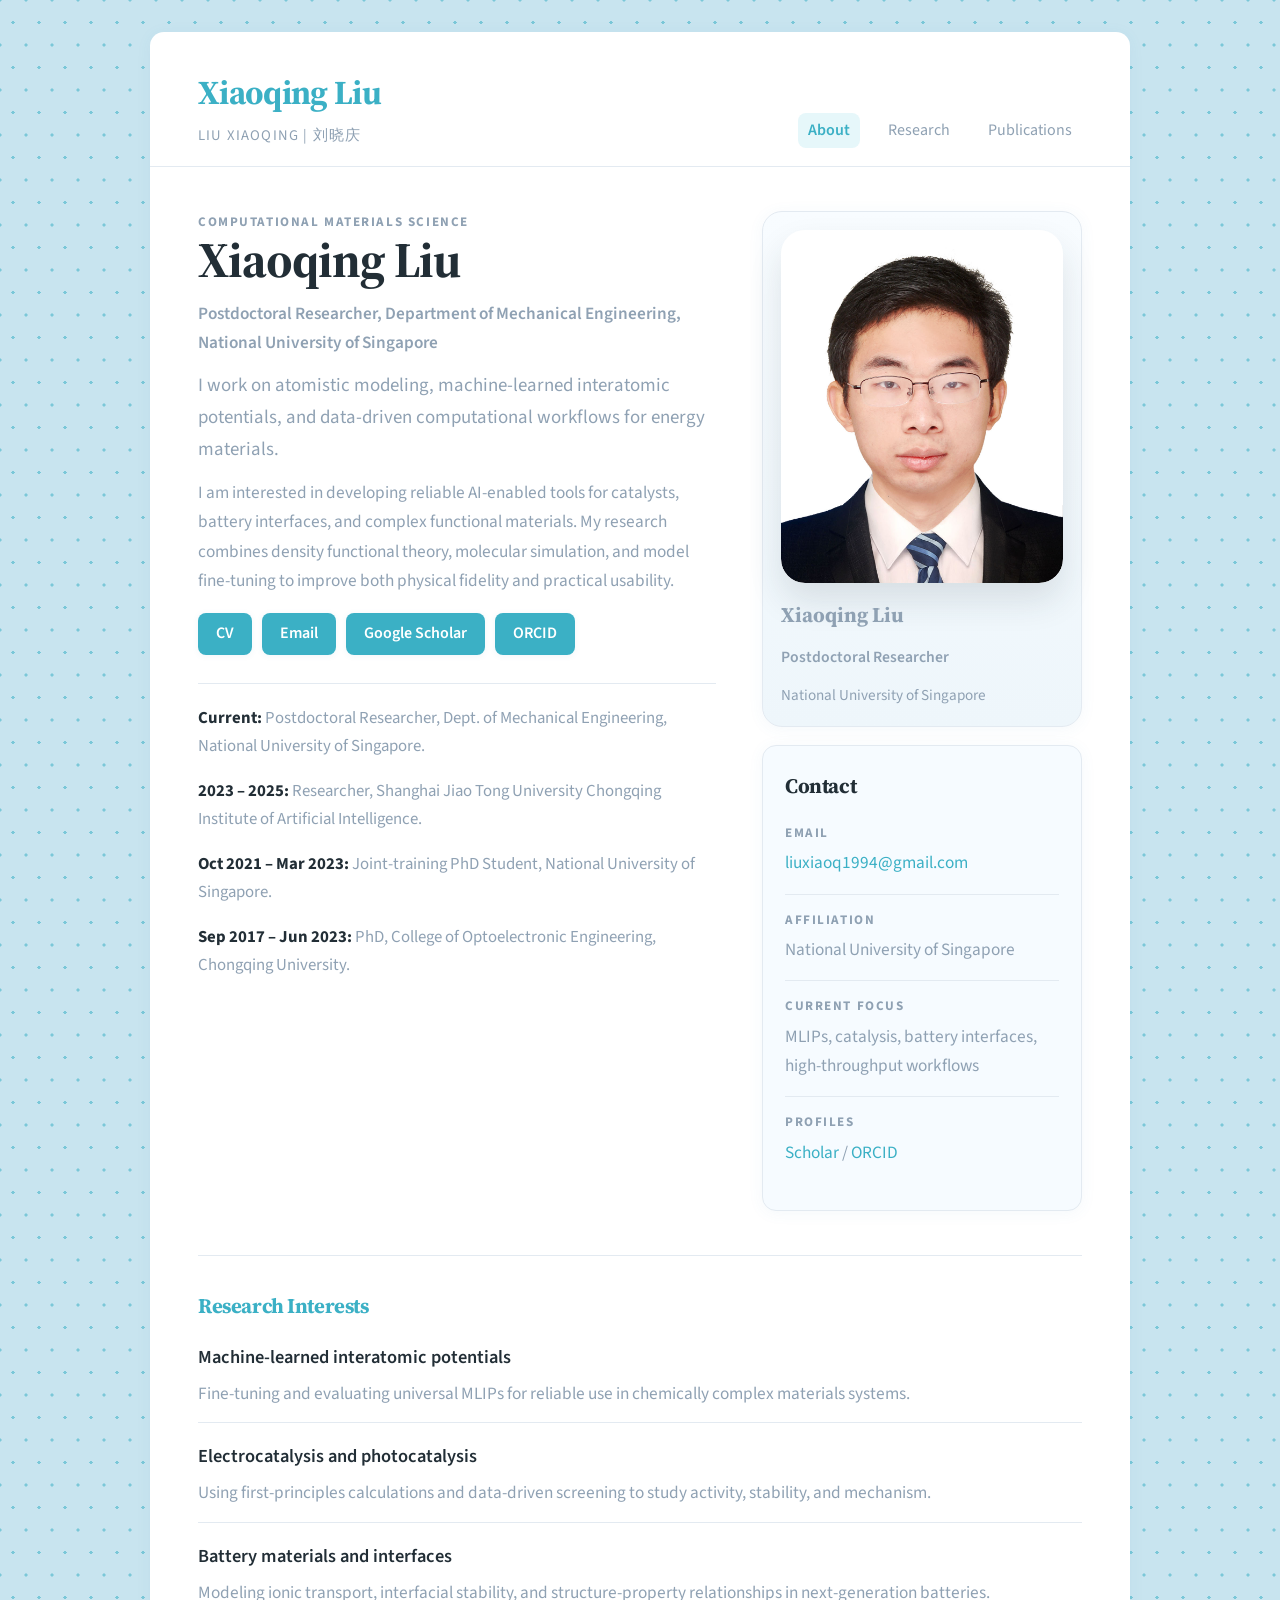
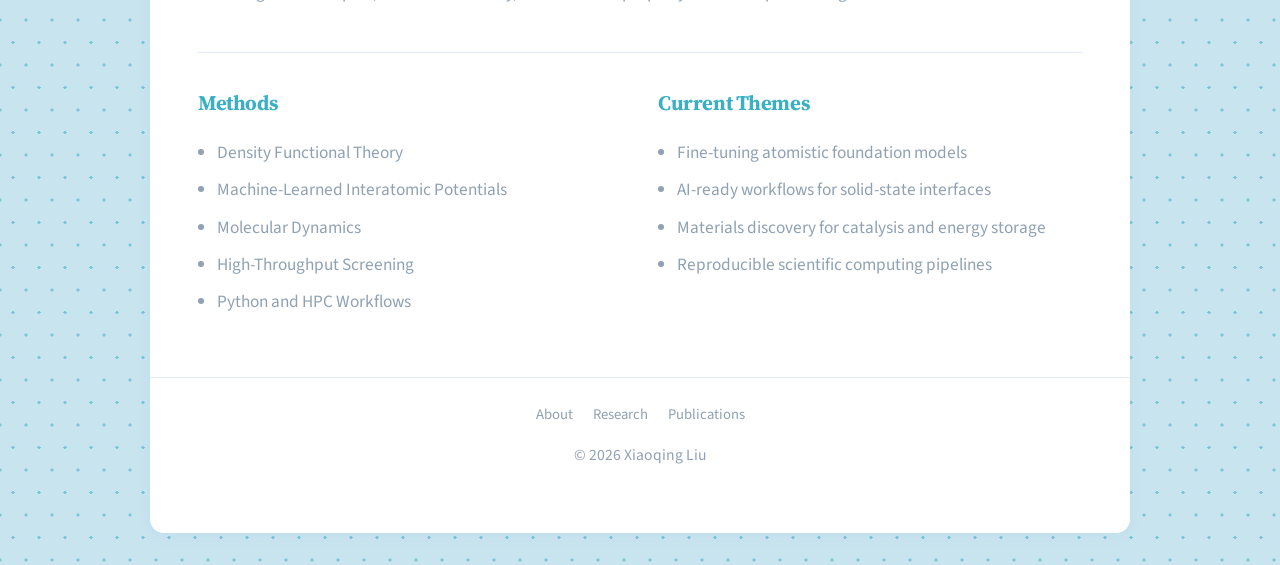
==== commit 62eee070: "Add publication hyperlinks, fix layout blank space, improve background and footer nav - Add journal/" ====
--- a/index.html
+++ b/index.html
@@ -46,6 +46,12 @@
                         <a class="button-link" href="https://scholar.google.com/citations?user=FOPKTMYAAAAJ&hl=en&inst=3212728378801010220" target="_blank" rel="noopener noreferrer">Google Scholar</a>
                         <a class="button-link" href="https://orcid.org/0009-0009-7844-7869" target="_blank" rel="noopener noreferrer">ORCID</a>
                     </div>
+                    <div class="hero-timeline">
+                        <p class="timeline-item"><span class="timeline-date">Current:</span> Postdoctoral Researcher, Dept. of Mechanical Engineering, National University of Singapore.</p>
+                        <p class="timeline-item"><span class="timeline-date">2023 – 2025:</span> Researcher, Shanghai Jiao Tong University Chongqing Institute of Artificial Intelligence.</p>
+                        <p class="timeline-item"><span class="timeline-date">Oct 2021 – Mar 2023:</span> Joint-training PhD Student, National University of Singapore.</p>
+                        <p class="timeline-item"><span class="timeline-date">Sep 2017 – Jun 2023:</span> PhD, College of Optoelectronic Engineering, Chongqing University.</p>
+                    </div>
                 </div>
 
                 <aside class="hero-aside">
@@ -81,16 +87,6 @@
                         </dl>
                     </section>
                 </aside>
-            </section>
-
-            <section class="content-section">
-                <h2>Biography</h2>
-                <div class="timeline-list">
-                    <p class="timeline-item"><span class="timeline-date">Current:</span> Postdoctoral Researcher, Department of Mechanical Engineering, National University of Singapore.</p>
-                    <p class="timeline-item"><span class="timeline-date">2023 - 2025:</span> Researcher, Shanghai Jiao Tong University Chongqing Institute of Artificial Intelligence.</p>
-                    <p class="timeline-item"><span class="timeline-date">October 2021 - March 2023:</span> Joint-training PhD Student, National University of Singapore.</p>
-                    <p class="timeline-item"><span class="timeline-date">September 2017 - June 2023:</span> PhD in College of Optoelectronic Engineering, Chongqing University.</p>
-                </div>
             </section>
 
             <section class="content-section">
--- a/style.css
+++ b/style.css
@@ -23,7 +23,12 @@
 
 body {
     margin: 0;
-    background: var(--bg);
+    background-color: #c8e4ef;
+    background-image:
+        radial-gradient(circle, rgba(59,176,197,0.55) 1.8px, transparent 1.8px),
+        radial-gradient(circle, rgba(59,176,197,0.55) 1.8px, transparent 1.8px);
+    background-size: 26px 45px;
+    background-position: 0 0, 13px 22.5px;
     color: var(--text);
     font-family: "Source Sans 3", "Segoe UI", sans-serif;
     line-height: 1.7;
@@ -283,6 +288,12 @@
 
 .detail-list dt {
     margin-bottom: 4px;
+}
+
+.hero-timeline {
+    margin-top: 28px;
+    padding-top: 20px;
+    border-top: 1px solid var(--line);
 }
 
 .link-row {
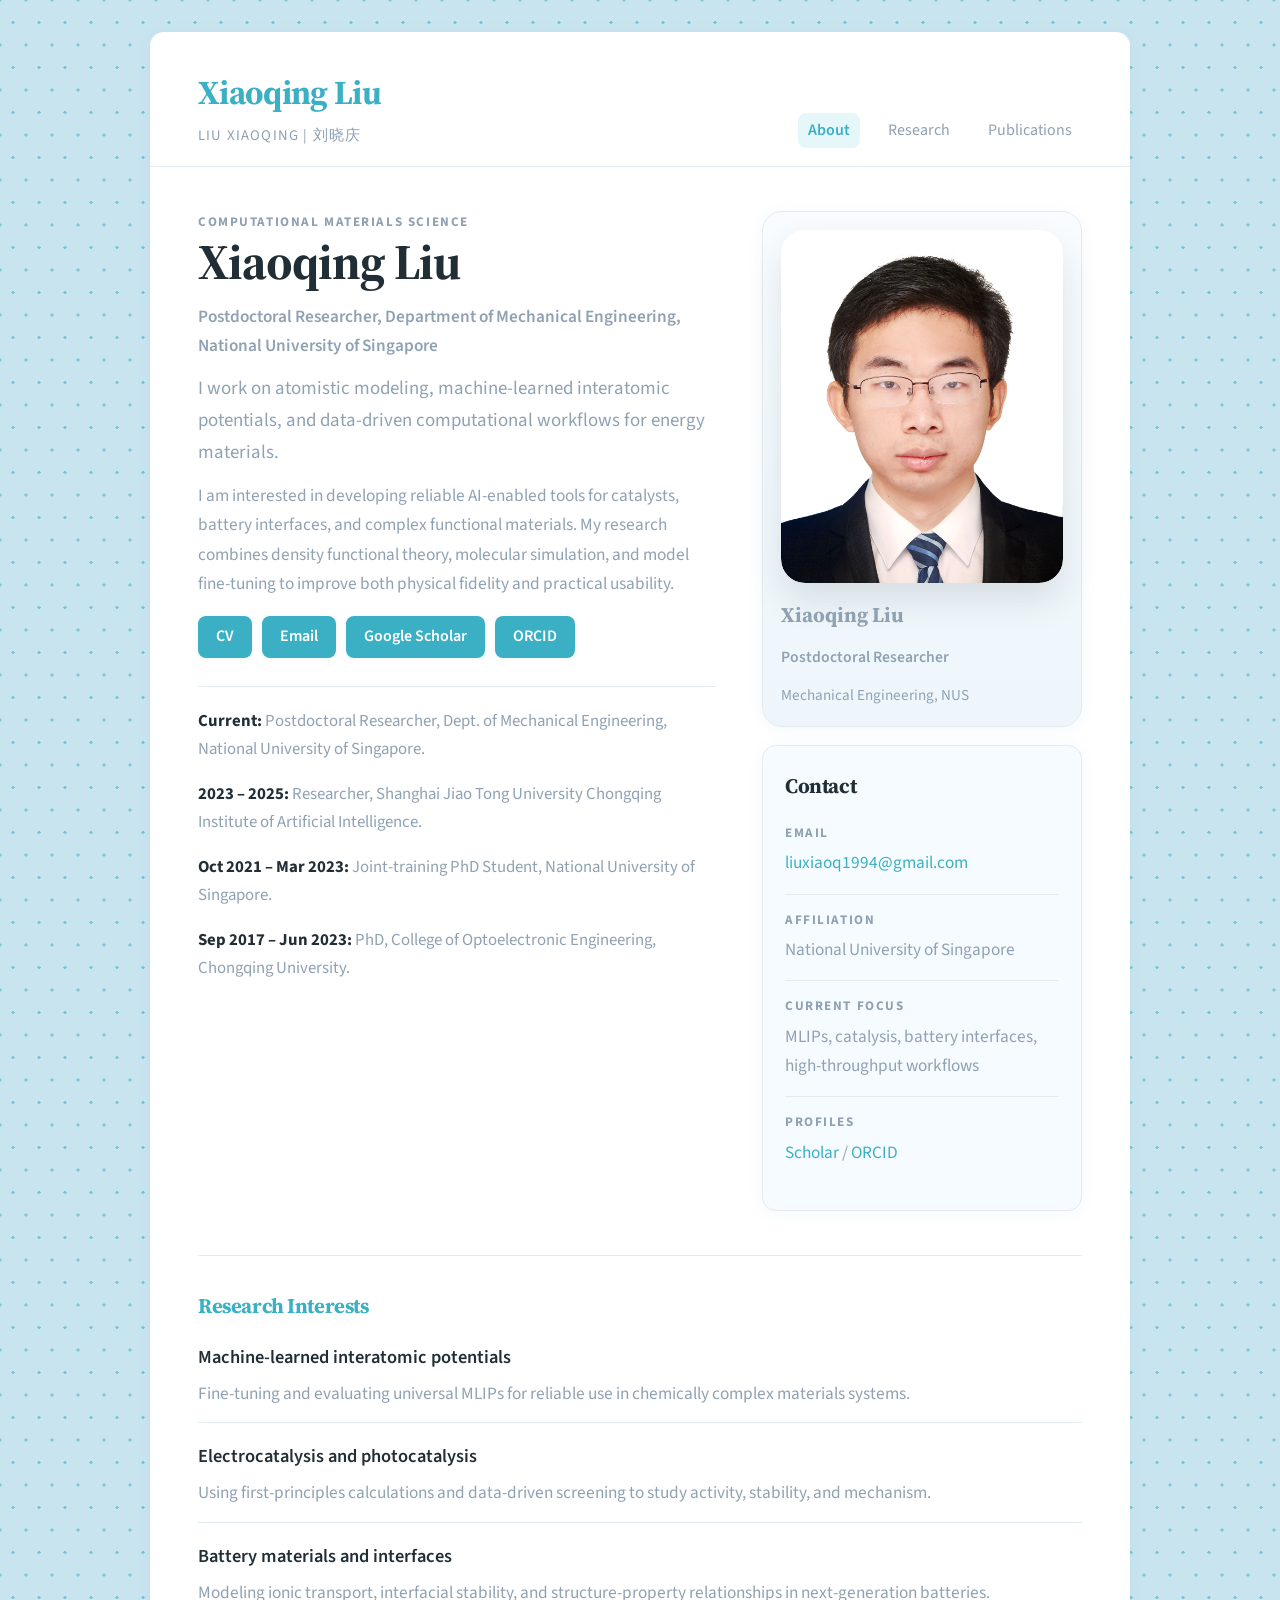
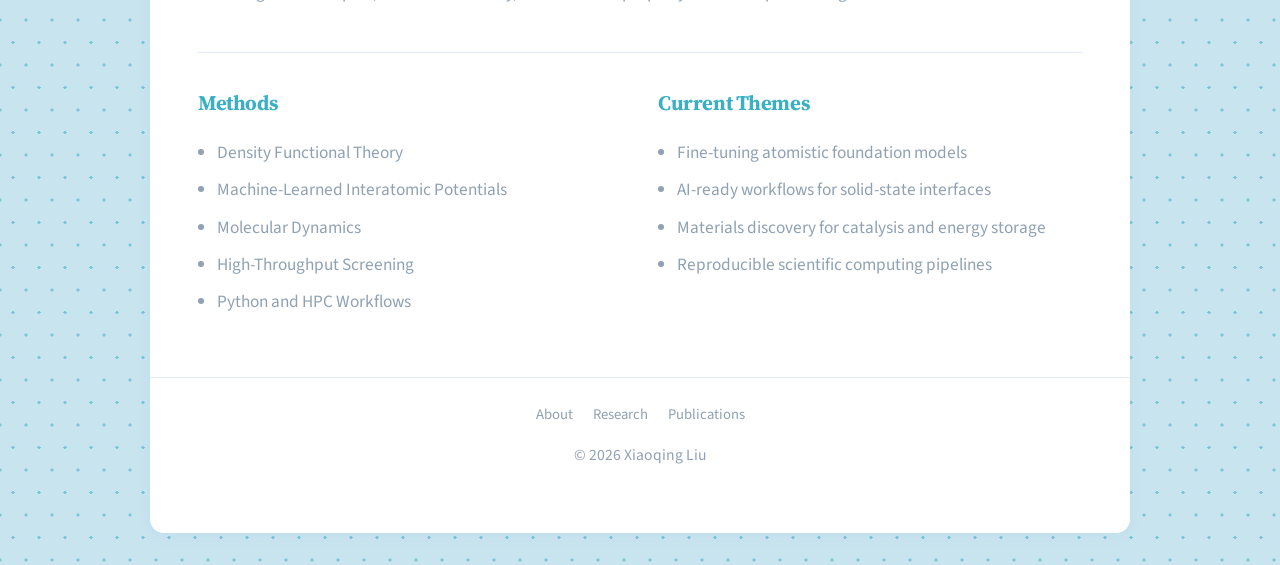
==== commit e867ac5b: "Improve SEO, accessibility, dark mode, and CI robustness - Add JSON-LD Person schema, canonical URLs" ====
--- a/index.html
+++ b/index.html
@@ -4,17 +4,53 @@
     <meta charset="UTF-8">
     <meta name="viewport" content="width=device-width, initial-scale=1.0">
     <meta name="description" content="Academic website of Xiaoqing Liu, a computational materials scientist working on machine learning for energy materials.">
+    <link rel="canonical" href="https://shiqiaol.github.io/">
     <link rel="icon" href="assets/favicon.svg" type="image/svg+xml">
     <meta property="og:type" content="website">
     <meta property="og:title" content="Xiaoqing Liu | Academic Homepage">
     <meta property="og:description" content="Academic website of Xiaoqing Liu, a computational materials scientist working on machine learning for energy materials.">
     <meta property="og:url" content="https://shiqiaol.github.io/">
     <meta property="og:image" content="https://shiqiaol.github.io/assets/xiaoqing-liu-portrait.jpg">
+    <meta name="twitter:card" content="summary_large_image">
+    <meta name="twitter:title" content="Xiaoqing Liu | Academic Homepage">
+    <meta name="twitter:description" content="Academic website of Xiaoqing Liu, a computational materials scientist working on machine learning for energy materials.">
+    <meta name="twitter:image" content="https://shiqiaol.github.io/assets/xiaoqing-liu-portrait.jpg">
+    <meta name="google-site-verification" content="Z5XZCw3BSWM3W4qnkWw0_wdQ9Zi4T22yJQWGFsFYF5w">
     <title>Xiaoqing Liu | Academic Homepage</title>
     <link rel="preconnect" href="https://fonts.googleapis.com">
     <link rel="preconnect" href="https://fonts.gstatic.com" crossorigin>
     <link href="https://fonts.googleapis.com/css2?family=Source+Sans+3:wght@400;500;600;700&family=Source+Serif+4:opsz,wght@8..60,400;8..60,600;8..60,700&display=swap" rel="stylesheet">
     <link rel="stylesheet" href="style.css">
+    <script type="application/ld+json">
+    {
+      "@context": "https://schema.org",
+      "@type": "Person",
+      "name": "Xiaoqing Liu",
+      "alternateName": "\u5218\u6653\u5e86",
+      "jobTitle": "Postdoctoral Researcher",
+      "affiliation": {
+        "@type": "Organization",
+        "name": "National University of Singapore",
+        "department": "Department of Mechanical Engineering"
+      },
+      "url": "https://shiqiaol.github.io/",
+      "image": "https://shiqiaol.github.io/assets/xiaoqing-liu-portrait.jpg",
+      "email": "liuxiaoq1994@gmail.com",
+      "sameAs": [
+        "https://scholar.google.com/citations?user=FOPKTMYAAAAJ",
+        "https://orcid.org/0009-0009-7844-7869"
+      ],
+      "knowsAbout": [
+        "Computational Materials Science",
+        "Machine-Learned Interatomic Potentials",
+        "Density Functional Theory",
+        "Molecular Dynamics",
+        "Electrocatalysis",
+        "Photocatalysis",
+        "Battery Materials"
+      ]
+    }
+    </script>
 </head>
 <body>
     <div class="site-shell">
@@ -57,12 +93,12 @@
                 <aside class="hero-aside">
                     <section class="portrait-panel">
                         <figure class="profile-figure">
-                            <img class="profile-photo" src="assets/xiaoqing-liu-portrait.jpg" alt="Portrait of Xiaoqing Liu">
+                            <img class="profile-photo" src="assets/xiaoqing-liu-portrait.jpg" alt="Portrait of Xiaoqing Liu" decoding="async" width="800" height="1000">
                         </figure>
                         <div class="portrait-caption">
                             <p class="portrait-name">Xiaoqing Liu</p>
                             <p class="portrait-role">Postdoctoral Researcher</p>
-                            <p class="portrait-affiliation">National University of Singapore</p>
+                            <p class="portrait-affiliation">Mechanical Engineering, NUS</p>
                         </div>
                     </section>
                     <section class="side-panel contact-panel">
--- a/style.css
+++ b/style.css
@@ -7,10 +7,42 @@
     --line: #e3eaf1;
     --accent: #3bb0c5;
     --accent-soft: #e6f7fa;
+    --accent-strong: #2a8fa3;
+    --body-bg: #c8e4ef;
+    --dot-color: rgba(59,176,197,0.55);
+    --panel-gradient-top: #f8fcff;
+    --panel-gradient-bottom: #eef6fb;
+    --button-text: #ffffff;
+    --shadow: 0 2px 16px 0 rgba(60,140,180,0.06);
+    --shadow-soft: 0 1px 6px 0 rgba(60,140,180,0.08);
+    --shadow-hover: 0 2px 12px 0 rgba(60,140,180,0.13);
+    --shadow-strong: 0 18px 34px rgba(34,46,54,0.12);
     --max-width: 980px;
     --radius: 14px;
-    --shadow: 0 2px 16px 0 rgba(60,140,180,0.06);
     --pad-x: clamp(24px, 4vw, 48px);
+}
+
+@media (prefers-color-scheme: dark) {
+    :root {
+        --bg: #12181c;
+        --paper: #1a2229;
+        --paper-soft: #1f2830;
+        --text: #e4ecf2;
+        --muted: #93a3b3;
+        --line: #2a3640;
+        --accent: #5cc5d8;
+        --accent-soft: #1f3a42;
+        --accent-strong: #48aec0;
+        --body-bg: #0d1418;
+        --dot-color: rgba(92,197,216,0.16);
+        --panel-gradient-top: #1f2830;
+        --panel-gradient-bottom: #1a2229;
+        --button-text: #0d1418;
+        --shadow: 0 2px 16px 0 rgba(0,0,0,0.3);
+        --shadow-soft: 0 1px 6px 0 rgba(0,0,0,0.35);
+        --shadow-hover: 0 2px 12px 0 rgba(0,0,0,0.45);
+        --shadow-strong: 0 18px 34px rgba(0,0,0,0.5);
+    }
 }
 
 * {
@@ -23,16 +55,26 @@
 
 body {
     margin: 0;
-    background-color: #c8e4ef;
+    background-color: var(--body-bg);
     background-image:
-        radial-gradient(circle, rgba(59,176,197,0.55) 1.8px, transparent 1.8px),
-        radial-gradient(circle, rgba(59,176,197,0.55) 1.8px, transparent 1.8px);
+        radial-gradient(circle, var(--dot-color) 1.8px, transparent 1.8px),
+        radial-gradient(circle, var(--dot-color) 1.8px, transparent 1.8px);
     background-size: 26px 45px;
     background-position: 0 0, 13px 22.5px;
     color: var(--text);
     font-family: "Source Sans 3", "Segoe UI", sans-serif;
     line-height: 1.7;
     font-size: 1.08rem;
+}
+
+a:focus-visible,
+.button-link:focus-visible,
+.site-title:focus-visible,
+.site-nav a:focus-visible,
+.footer-nav a:focus-visible {
+    outline: 2px solid var(--accent);
+    outline-offset: 3px;
+    border-radius: 6px;
 }
 
 a {
@@ -136,7 +178,7 @@
 
 .page-intro h1 {
     font-size: clamp(2.1rem, 4vw, 3.1rem);
-    line-height: 1.12;
+    line-height: 1.18;
     margin-bottom: 10px;
 }
 
@@ -166,6 +208,7 @@
 .lead {
     margin: 0 0 10px;
     font-size: 1.18rem;
+    max-width: 68ch;
 }
 
 .page-intro p,
@@ -201,7 +244,7 @@
 .portrait-panel {
     padding: 18px;
     border: 1px solid var(--line);
-    background: linear-gradient(180deg, #f8fcff 0%, #eef6fb 100%);
+    background: linear-gradient(180deg, var(--panel-gradient-top) 0%, var(--panel-gradient-bottom) 100%);
     border-radius: calc(var(--radius) + 6px);
     box-shadow: var(--shadow);
 }
@@ -218,8 +261,8 @@
     margin: 0;
     aspect-ratio: 4 / 5;
     border-radius: 24px;
-    background: #ffffff;
-    box-shadow: 0 18px 34px rgba(34, 46, 54, 0.12);
+    background: var(--paper);
+    box-shadow: var(--shadow-strong);
     overflow: hidden;
 }
 
@@ -311,18 +354,18 @@
     padding: 7px 18px;
     border: none;
     background: var(--accent);
-    color: #fff;
+    color: var(--button-text);
     font-size: 1rem;
     border-radius: 8px;
     font-weight: 600;
-    box-shadow: 0 1px 6px 0 rgba(60,140,180,0.08);
+    box-shadow: var(--shadow-soft);
     transition: background 0.18s, box-shadow 0.18s;
 }
 
 .button-link:hover {
-    background: #2a8fa3;
+    background: var(--accent-strong);
     text-decoration: none;
-    box-shadow: 0 2px 12px 0 rgba(60,140,180,0.13);
+    box-shadow: var(--shadow-hover);
 }
 
 .content-section {
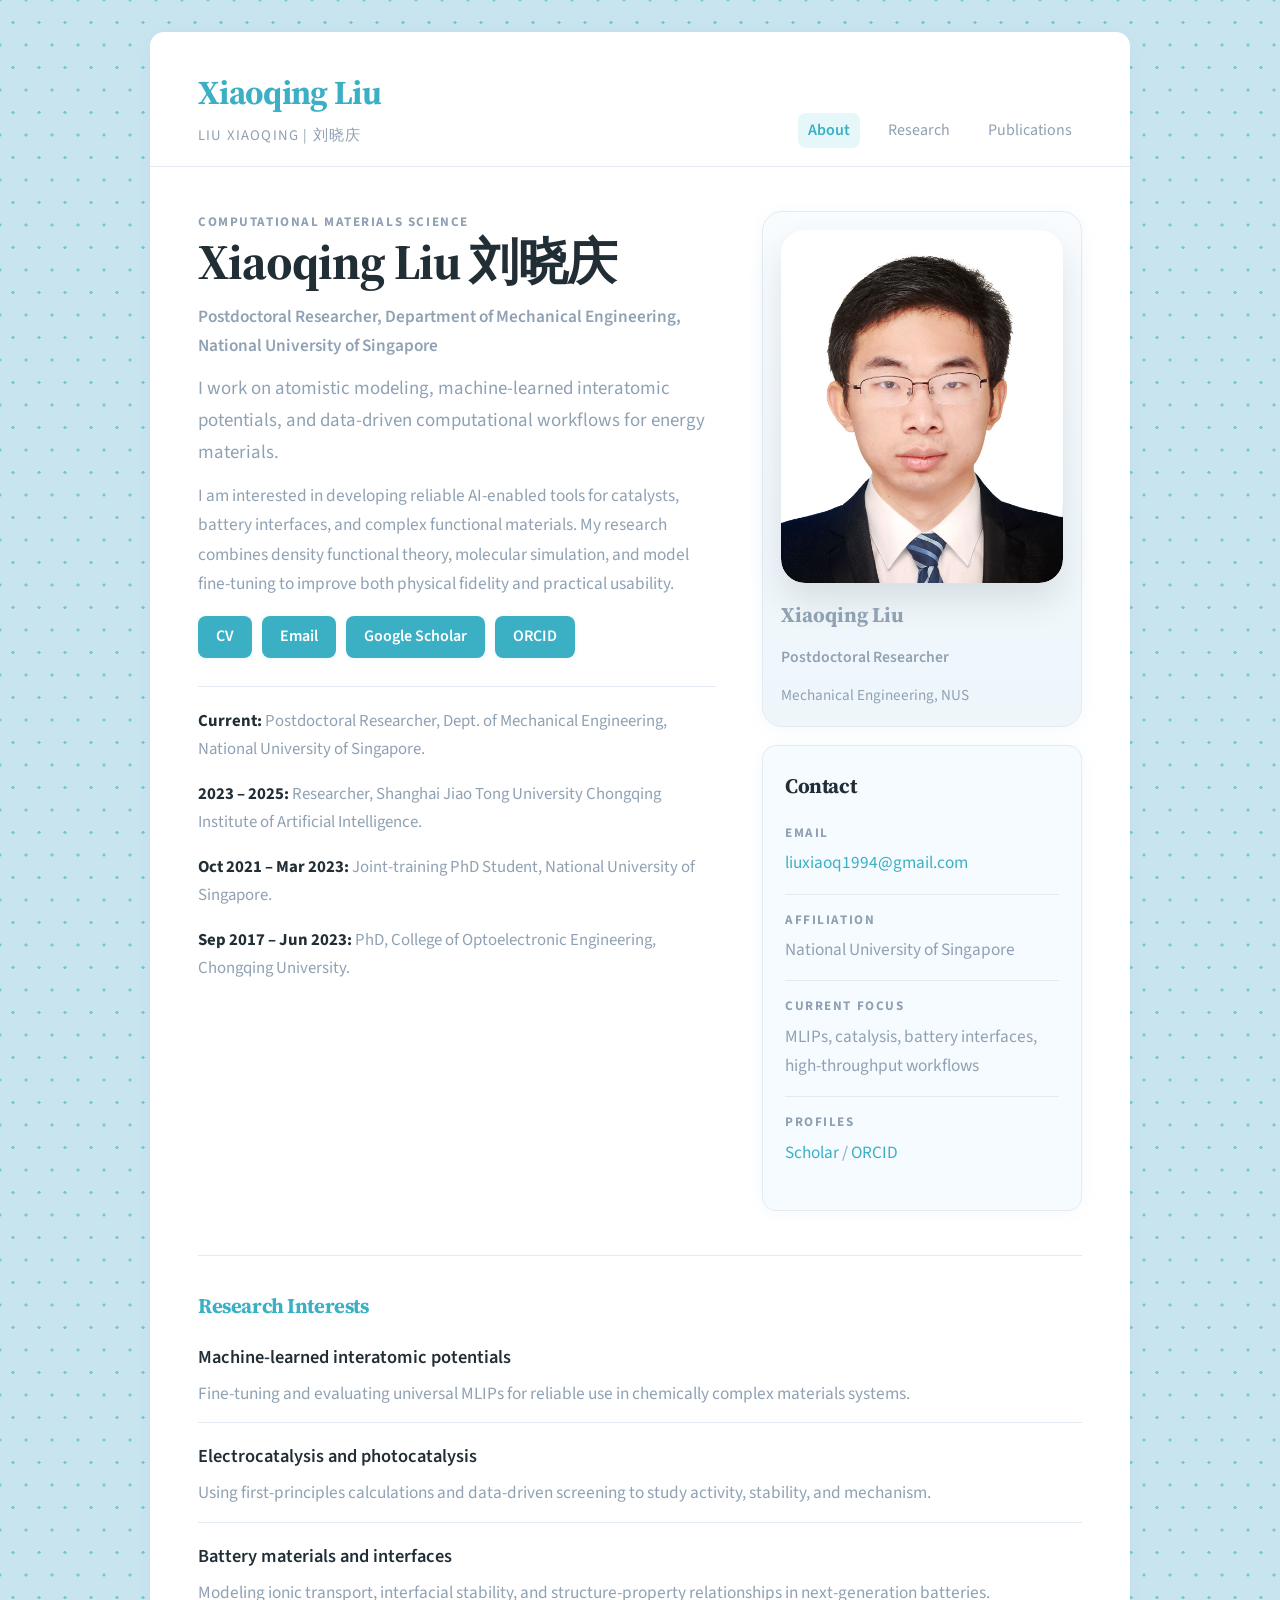
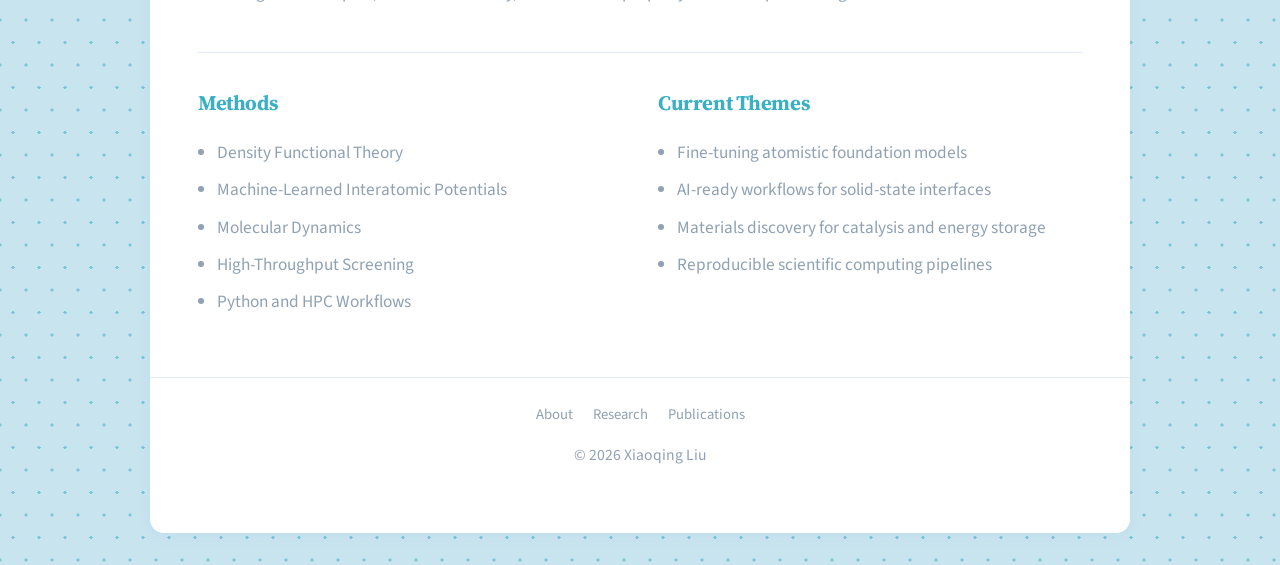
==== commit d28685dc: "Improve Google verification and search signals" ====
--- a/index.html
+++ b/index.html
@@ -3,20 +3,20 @@
 <head>
     <meta charset="UTF-8">
     <meta name="viewport" content="width=device-width, initial-scale=1.0">
-    <meta name="description" content="Academic website of Xiaoqing Liu, a computational materials scientist working on machine learning for energy materials.">
+    <meta name="description" content="Academic homepage of Xiaoqing Liu (刘晓庆), a computational materials scientist working on machine learning for energy materials.">
     <link rel="canonical" href="https://shiqiaol.github.io/">
     <link rel="icon" href="assets/favicon.svg" type="image/svg+xml">
     <meta property="og:type" content="website">
-    <meta property="og:title" content="Xiaoqing Liu | Academic Homepage">
-    <meta property="og:description" content="Academic website of Xiaoqing Liu, a computational materials scientist working on machine learning for energy materials.">
+    <meta property="og:title" content="Xiaoqing Liu 刘晓庆 | Academic Homepage">
+    <meta property="og:description" content="Academic homepage of Xiaoqing Liu (刘晓庆), a computational materials scientist working on machine learning for energy materials.">
     <meta property="og:url" content="https://shiqiaol.github.io/">
     <meta property="og:image" content="https://shiqiaol.github.io/assets/xiaoqing-liu-portrait.jpg">
     <meta name="twitter:card" content="summary_large_image">
-    <meta name="twitter:title" content="Xiaoqing Liu | Academic Homepage">
-    <meta name="twitter:description" content="Academic website of Xiaoqing Liu, a computational materials scientist working on machine learning for energy materials.">
+    <meta name="twitter:title" content="Xiaoqing Liu 刘晓庆 | Academic Homepage">
+    <meta name="twitter:description" content="Academic homepage of Xiaoqing Liu (刘晓庆), a computational materials scientist working on machine learning for energy materials.">
     <meta name="twitter:image" content="https://shiqiaol.github.io/assets/xiaoqing-liu-portrait.jpg">
     <meta name="google-site-verification" content="Z5XZCw3BSWM3W4qnkWw0_wdQ9Zi4T22yJQWGFsFYF5w">
-    <title>Xiaoqing Liu | Academic Homepage</title>
+    <title>Xiaoqing Liu 刘晓庆 | Academic Homepage</title>
     <link rel="preconnect" href="https://fonts.googleapis.com">
     <link rel="preconnect" href="https://fonts.gstatic.com" crossorigin>
     <link href="https://fonts.googleapis.com/css2?family=Source+Sans+3:wght@400;500;600;700&family=Source+Serif+4:opsz,wght@8..60,400;8..60,600;8..60,700&display=swap" rel="stylesheet">
@@ -72,7 +72,7 @@
             <section class="page-intro home-intro">
                 <div>
                     <p class="page-kicker">Computational Materials Science</p>
-                    <h1>Xiaoqing Liu</h1>
+                    <h1>Xiaoqing Liu 刘晓庆</h1>
                     <p class="page-subtitle">Postdoctoral Researcher, Department of Mechanical Engineering, National University of Singapore</p>
                     <p class="lead">I work on atomistic modeling, machine-learned interatomic potentials, and data-driven computational workflows for energy materials.</p>
                     <p>I am interested in developing reliable AI-enabled tools for catalysts, battery interfaces, and complex functional materials. My research combines density functional theory, molecular simulation, and model fine-tuning to improve both physical fidelity and practical usability.</p>
